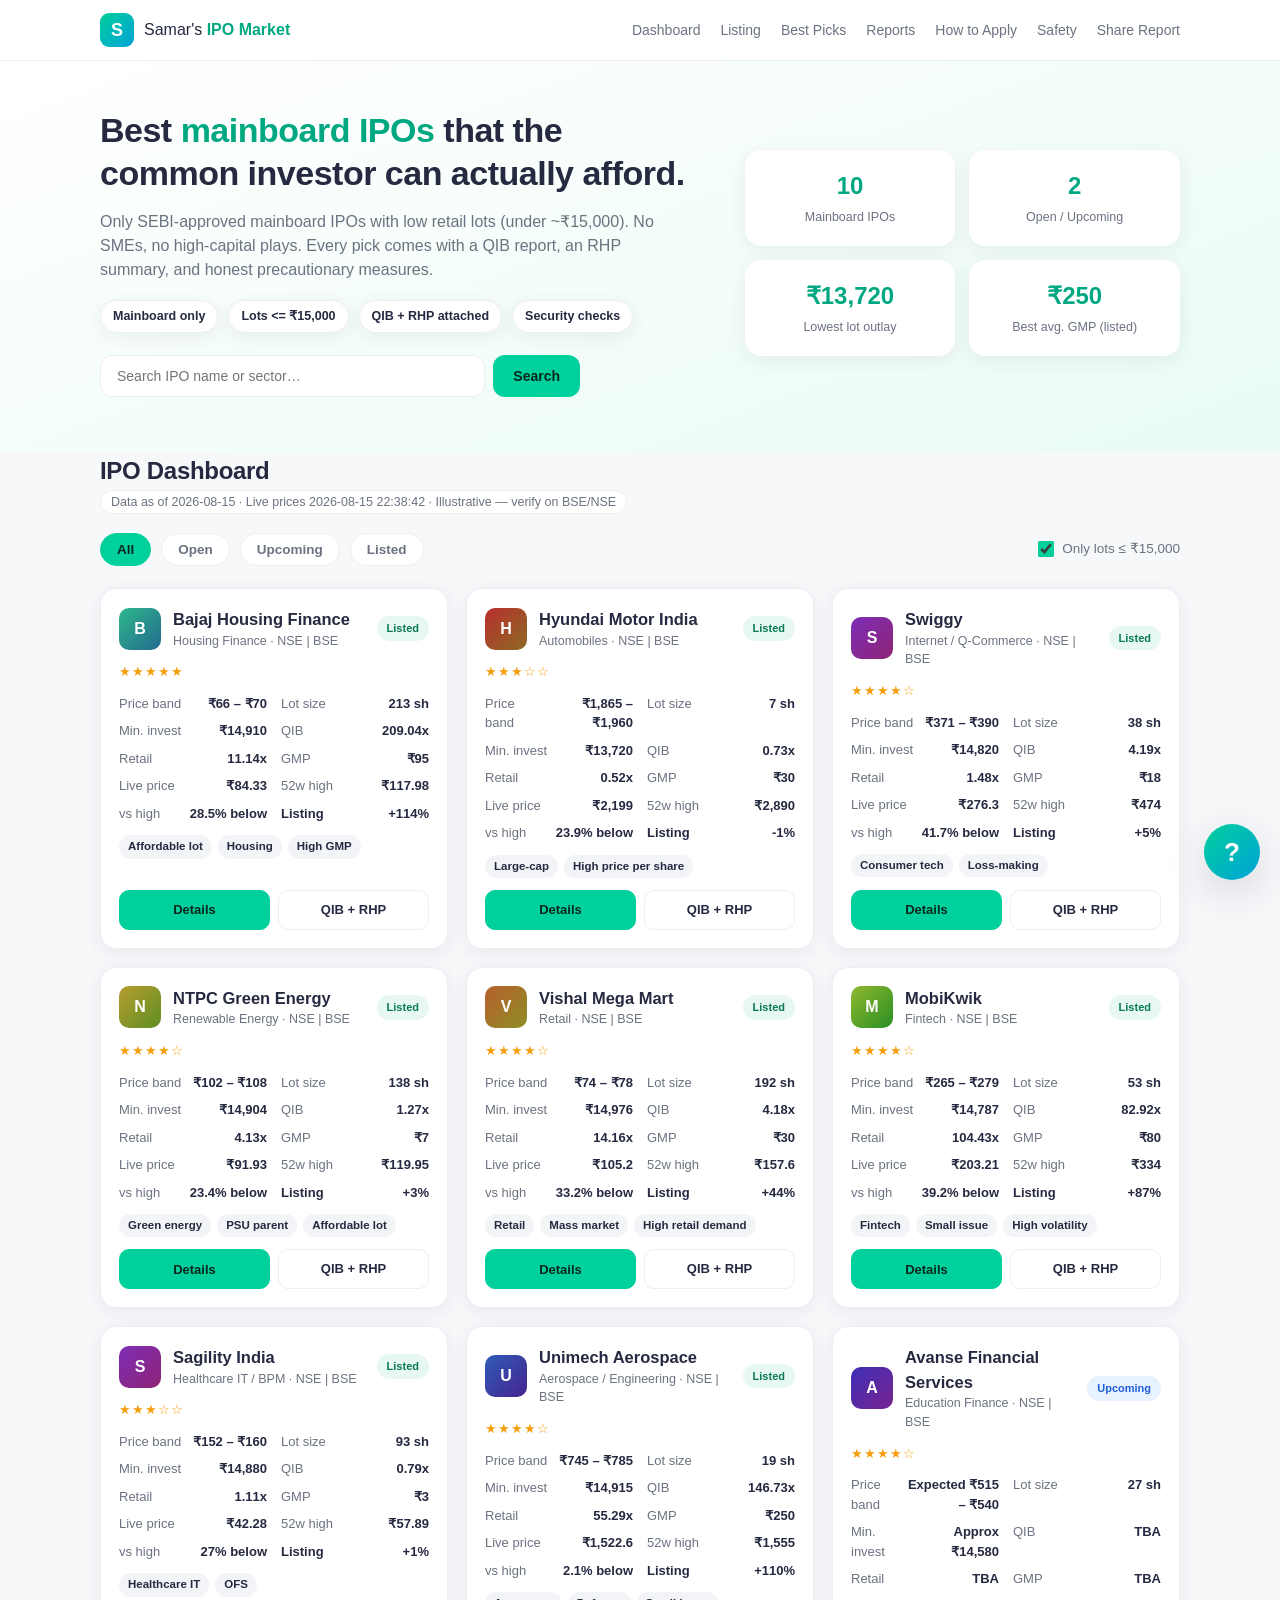
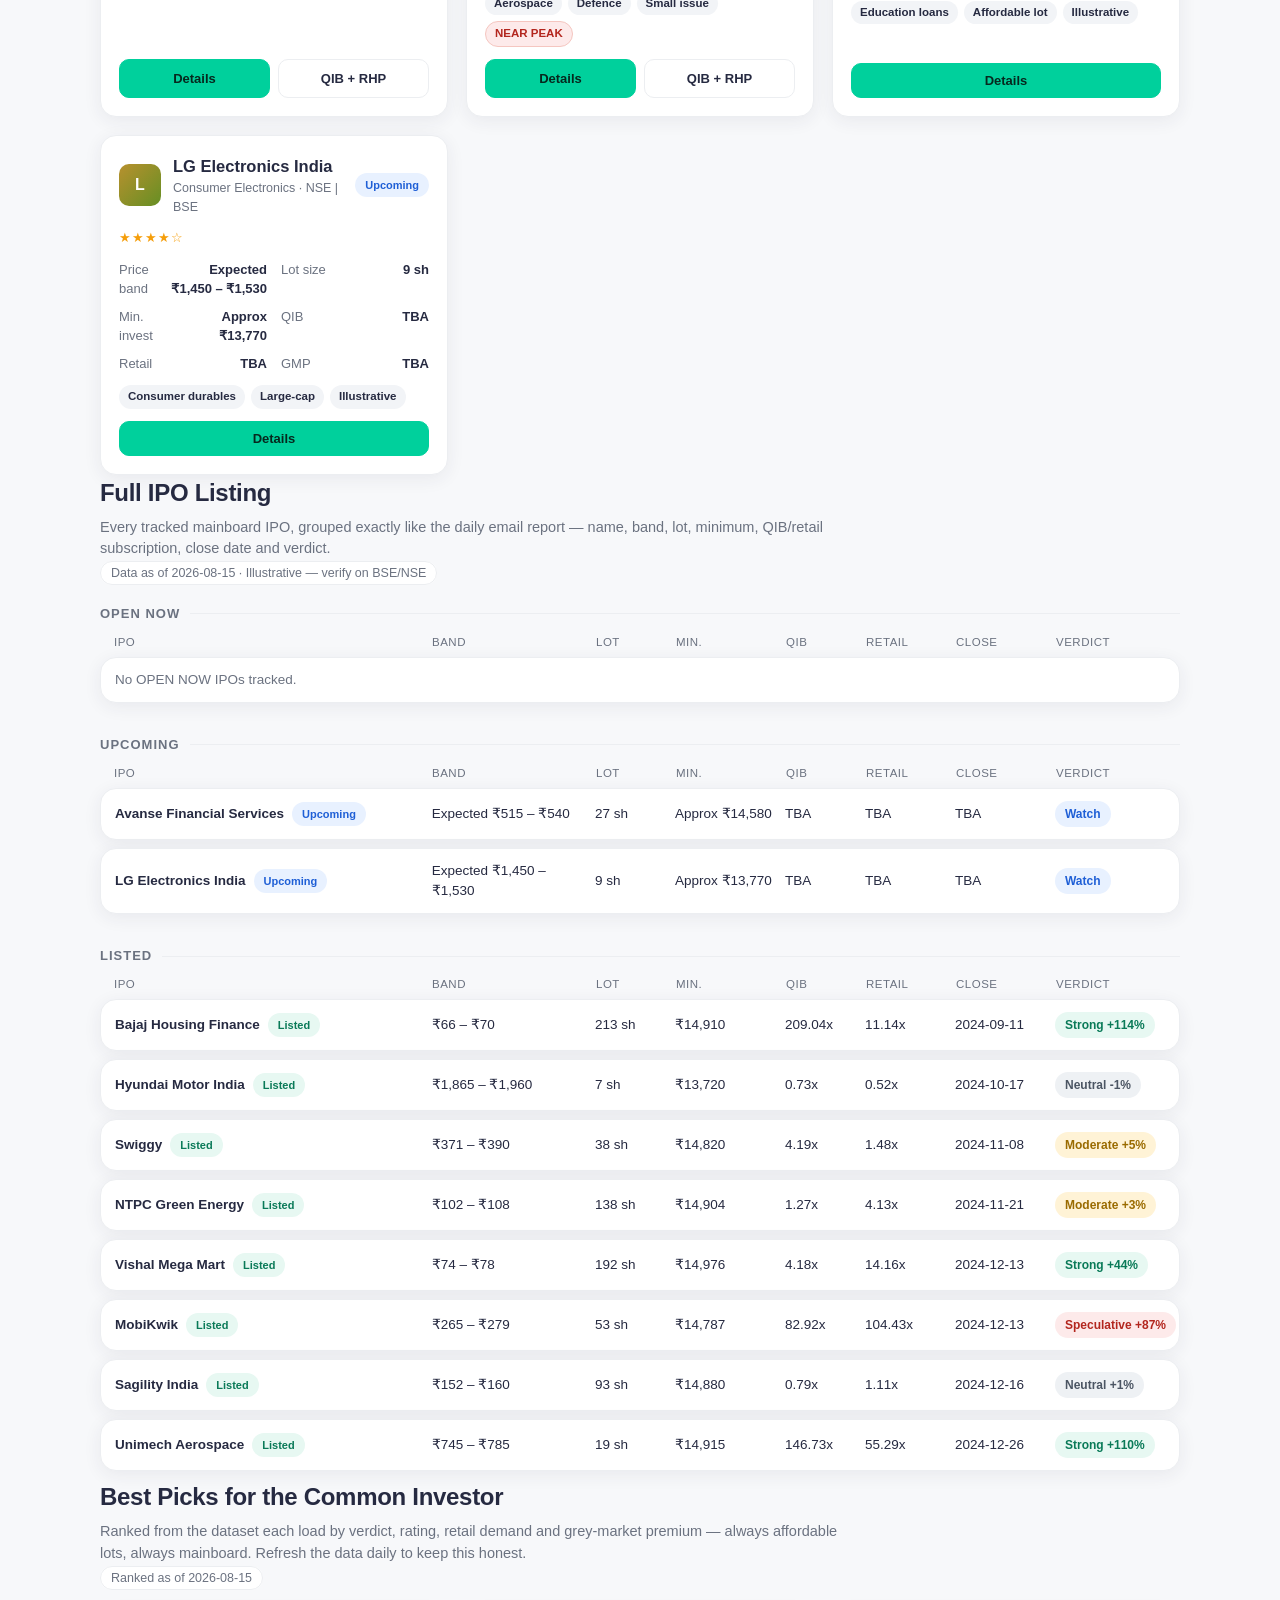
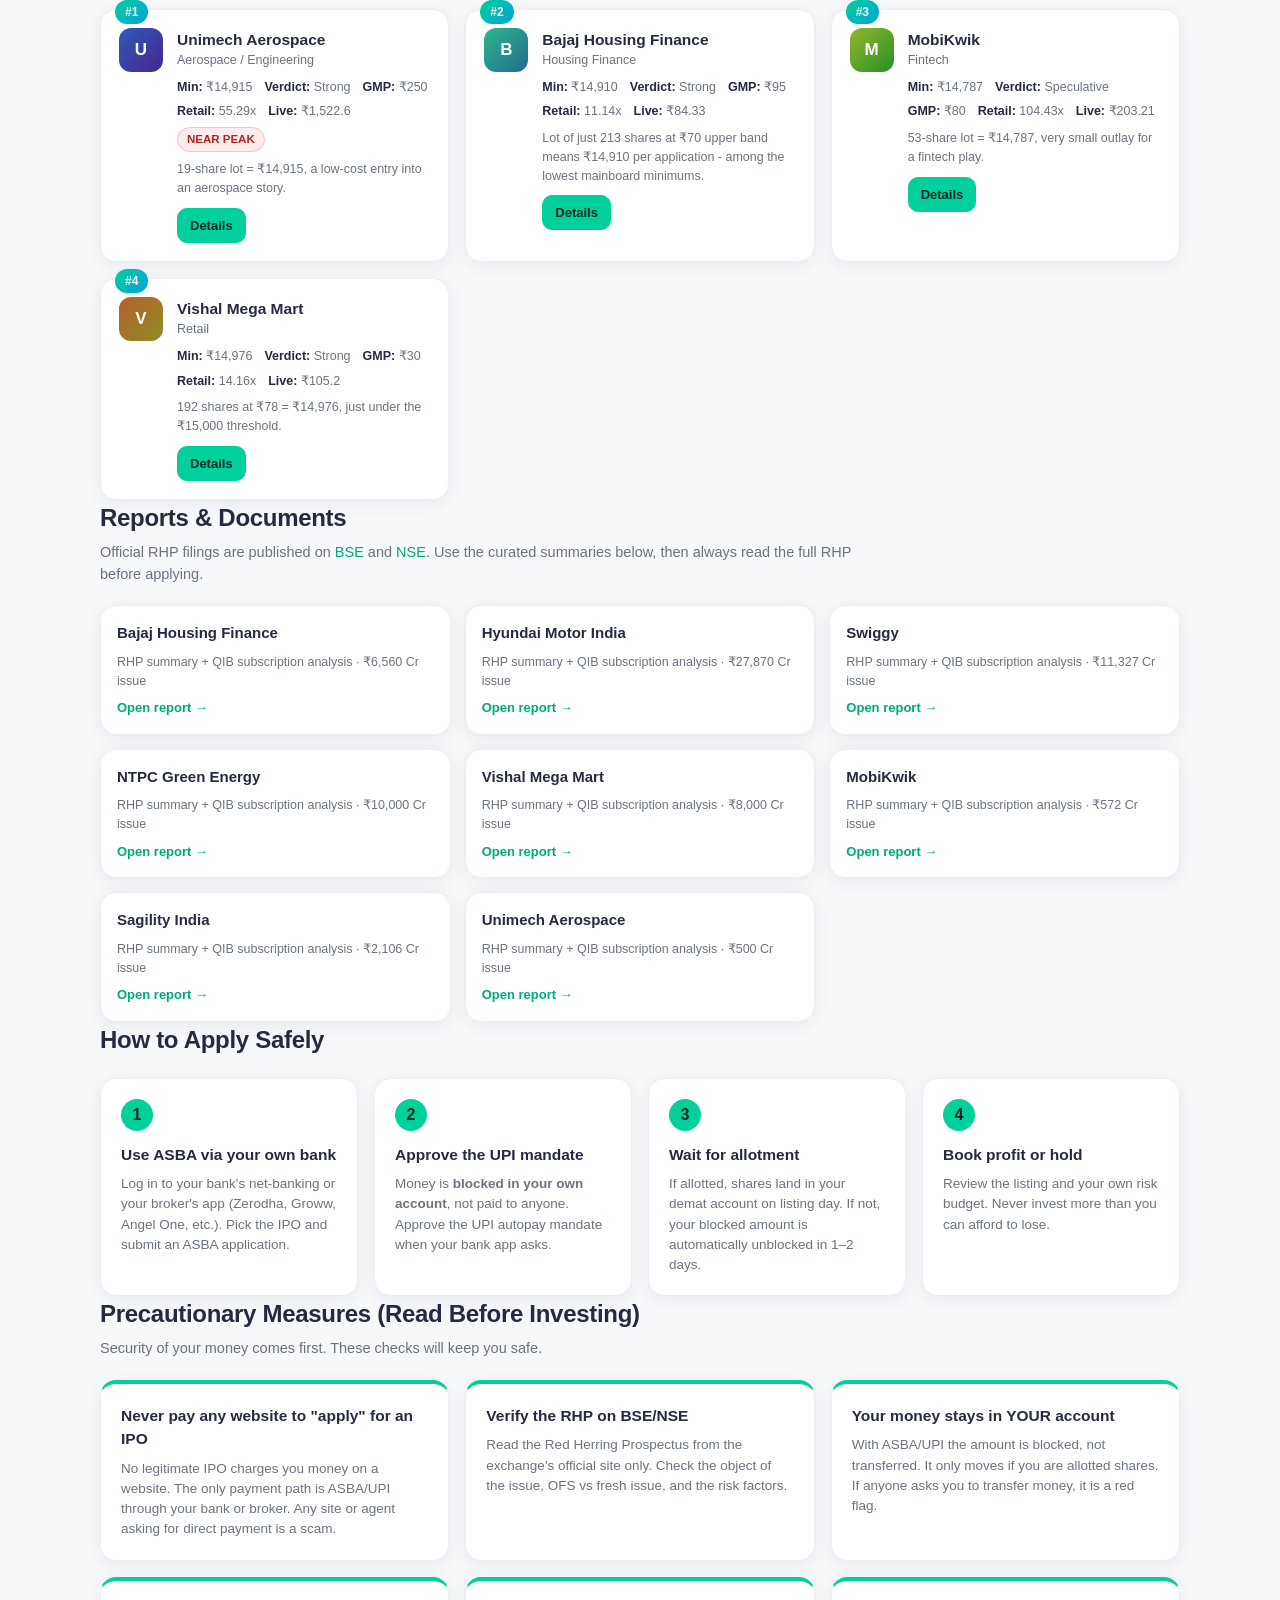
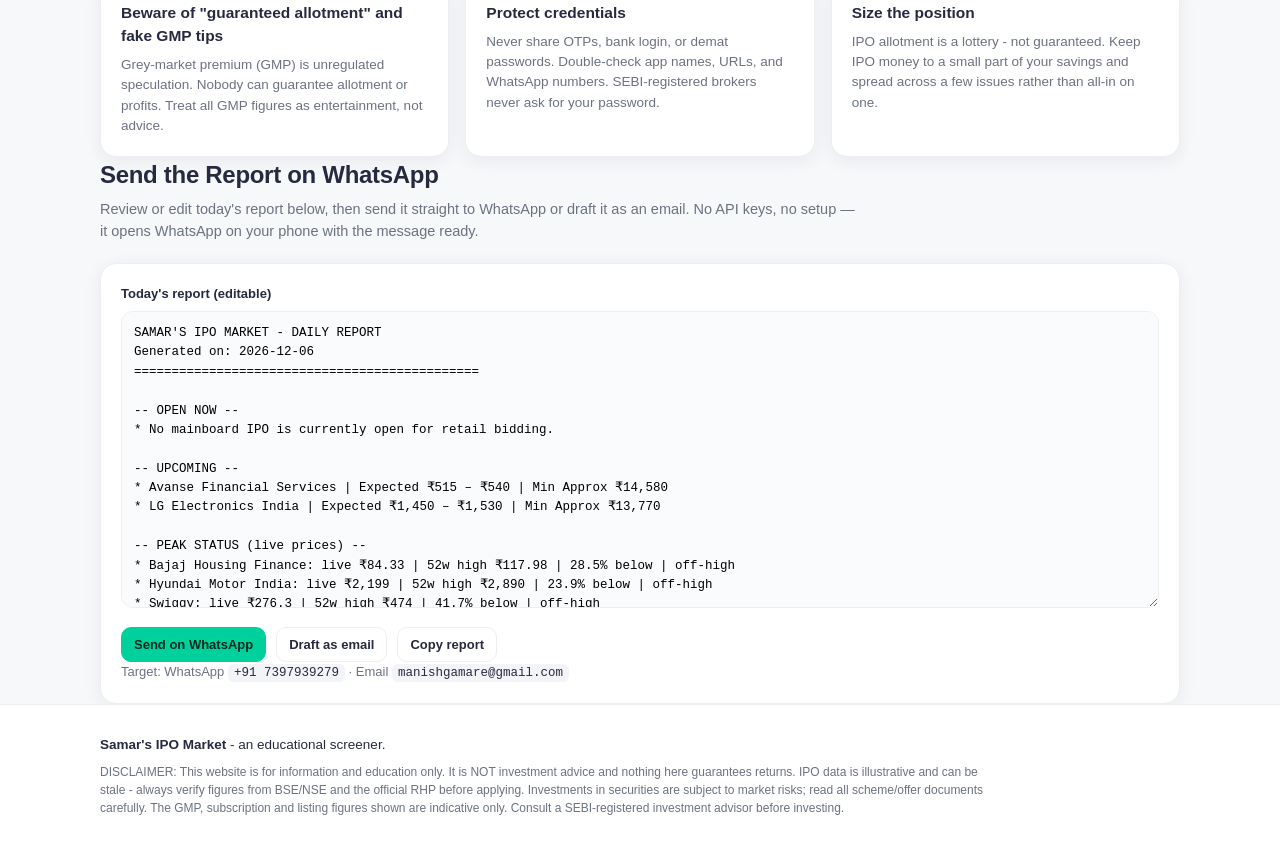
==== index.html @ 6659ed93 "fix: unwrap ipos.json ipos array so dashboard filters and search work Co-authored-by: monkeycode-ai " ====
<!DOCTYPE html>
<html lang="en">
<head>
  <meta charset="UTF-8" />
  <meta name="viewport" content="width=device-width, initial-scale=1.0" />
  <meta name="theme-color" content="#00d09c" />
  <title>Samar's IPO Market - Mainboard IPO Screener</title>
  <meta name="description" content="Samar's IPO Market: affordable mainboard IPOs for retail investors, with QIB reports, RHP links, subscription data and safety guidance." />
  <meta property="og:type" content="website" />
  <meta property="og:title" content="Samar's IPO Market - Mainboard IPO Screener" />
  <meta property="og:description" content="Affordable mainboard IPOs (lots <= Rs 15,000) with QIB reports, RHP summaries, live prices and safety guidance for the common investor." />
  <link rel="icon" href="data:image/svg+xml,<svg xmlns='http://www.w3.org/2000/svg' viewBox='0 0 32 32'><rect x='4' y='16' width='6' height='12' rx='1' fill='%2300d09c'/><rect x='13' y='10' width='6' height='18' rx='1' fill='%2300a2d8'/><rect x='22' y='4' width='6' height='24' rx='1' fill='%23262a41'/></svg>" />
  <link rel="stylesheet" href="css/styles.css?v=9" />
</head>
<body>
  <header class="topbar">
    <div class="container topbar-inner">
      <a class="brand" href="#">
        <span class="brand-logo">S</span>
        <span class="brand-name">Samar's <strong>IPO Market</strong></span>
      </a>
      <nav class="nav" id="nav">
        <a href="#dashboard">Dashboard</a>
        <a href="#listing">Listing</a>
        <a href="#picks">Best Picks</a>
        <a href="#reports">Reports</a>
        <a href="#howto">How to Apply</a>
        <a href="#safety">Safety</a>
        <a href="#alerts">Share Report</a>
      </nav>
      <button class="nav-toggle" id="navToggle" aria-label="Menu">☰</button>
    </div>
  </header>

  <section class="hero">
    <div class="container">
      <div class="hero-grid">
        <div class="hero-copy">
          <h1>Best <span class="accent">mainboard IPOs</span> that the common investor can actually afford.</h1>
          <p>
            Only SEBI-approved mainboard IPOs with low retail lots (under ~₹15,000).
            No SMEs, no high-capital plays. Every pick comes with a QIB report, an RHP
            summary, and honest precautionary measures.
          </p>
          <div class="hero-badges">
            <span class="badge">Mainboard only</span>
            <span class="badge">Lots <= ₹15,000</span>
            <span class="badge">QIB + RHP attached</span>
            <span class="badge">Security checks</span>
          </div>
          <form class="search" id="searchForm" role="search">
            <input type="search" id="searchInput" placeholder="Search IPO name or sector…" aria-label="Search IPOs" />
            <button type="submit">Search</button>
          </form>
        </div>
        <div class="hero-stats" id="heroStats">
          <div class="stat-card">
            <span class="stat-value" id="statTotal">–</span>
            <span class="stat-label">Mainboard IPOs</span>
          </div>
          <div class="stat-card">
            <span class="stat-value" id="statOpen">–</span>
            <span class="stat-label">Open / Upcoming</span>
          </div>
          <div class="stat-card">
            <span class="stat-value" id="statMin">–</span>
            <span class="stat-label">Lowest lot outlay</span>
          </div>
          <div class="stat-card">
            <span class="stat-value" id="statGmp">–</span>
            <span class="stat-label">Best avg. GMP (listed)</span>
          </div>
        </div>
      </div>
    </div>
  </section>

  <section class="container" id="dashboard">
    <div class="section-head">
      <h2>IPO Dashboard</h2>
      <span class="data-note" id="dataNote"></span>
    </div>

    <div class="filters" id="filters">
      <button class="chip active" data-status="all">All</button>
      <button class="chip" data-status="open">Open</button>
      <button class="chip" data-status="upcoming">Upcoming</button>
      <button class="chip" data-status="listed">Listed</button>
      <label class="toggle-wrap">
        <input type="checkbox" id="affordableOnly" checked />
        <span class="toggle-label">Only lots ≤ ₹15,000</span>
      </label>
    </div>

    <div class="ipo-grid" id="ipoGrid"></div>
    <p class="empty" id="emptyState" hidden>No IPOs match your filters. Try clearing the search.</p>
  </section>

  <section class="container" id="listing">
    <div class="section-head">
      <h2>Full IPO Listing</h2>
      <p>Every tracked mainboard IPO, grouped exactly like the daily email report — name, band, lot, minimum, QIB/retail subscription, close date and verdict.</p>
      <span class="data-note" id="listingNote"></span>
    </div>
    <div class="listing" id="ipoListing"></div>
  </section>

  <section class="container" id="picks">
    <div class="section-head">
      <h2>Best Picks for the Common Investor</h2>
      <p>Ranked from the dataset each load by verdict, rating, retail demand and grey-market premium — always affordable lots, always mainboard. Refresh the data daily to keep this honest.</p>
      <span class="data-note" id="picksNote"></span>
    </div>
    <div class="picks-grid" id="picksGrid"></div>
  </section>

  <section class="container" id="reports">
    <div class="section-head">
      <h2>Reports & Documents</h2>
      <p>Official RHP filings are published on <a href="https://www.bseindia.com" target="_blank" rel="noopener">BSE</a> and <a href="https://www.nseindia.com" target="_blank" rel="noopener">NSE</a>. Use the curated summaries below, then always read the full RHP before applying.</p>
    </div>
    <div class="report-list" id="reportList"></div>
  </section>

  <section class="container" id="howto">
    <div class="section-head">
      <h2>How to Apply Safely</h2>
    </div>
    <div class="steps">
      <div class="step">
        <div class="step-num">1</div>
        <h3>Use ASBA via your own bank</h3>
        <p>Log in to your bank's net-banking or your broker's app (Zerodha, Groww, Angel One, etc.). Pick the IPO and submit an ASBA application.</p>
      </div>
      <div class="step">
        <div class="step-num">2</div>
        <h3>Approve the UPI mandate</h3>
        <p>Money is <strong>blocked in your own account</strong>, not paid to anyone. Approve the UPI autopay mandate when your bank app asks.</p>
      </div>
      <div class="step">
        <div class="step-num">3</div>
        <h3>Wait for allotment</h3>
        <p>If allotted, shares land in your demat account on listing day. If not, your blocked amount is automatically unblocked in 1–2 days.</p>
      </div>
      <div class="step">
        <div class="step-num">4</div>
        <h3>Book profit or hold</h3>
        <p>Review the listing and your own risk budget. Never invest more than you can afford to lose.</p>
      </div>
    </div>
  </section>

  <section class="container" id="safety">
    <div class="section-head">
      <h2>Precautionary Measures (Read Before Investing)</h2>
      <p>Security of your money comes first. These checks will keep you safe.</p>
    </div>
    <div class="safety-grid">
      <div class="safety-card">
        <h3>Never pay any website to "apply" for an IPO</h3>
        <p>No legitimate IPO charges you money on a website. The only payment path is ASBA/UPI through your bank or broker. Any site or agent asking for direct payment is a scam.</p>
      </div>
      <div class="safety-card">
        <h3>Verify the RHP on BSE/NSE</h3>
        <p>Read the Red Herring Prospectus from the exchange's official site only. Check the object of the issue, OFS vs fresh issue, and the risk factors.</p>
      </div>
      <div class="safety-card">
        <h3>Your money stays in YOUR account</h3>
        <p>With ASBA/UPI the amount is blocked, not transferred. It only moves if you are allotted shares. If anyone asks you to transfer money, it is a red flag.</p>
      </div>
      <div class="safety-card">
        <h3>Beware of "guaranteed allotment" and fake GMP tips</h3>
        <p>Grey-market premium (GMP) is unregulated speculation. Nobody can guarantee allotment or profits. Treat all GMP figures as entertainment, not advice.</p>
      </div>
      <div class="safety-card">
        <h3>Protect credentials</h3>
        <p>Never share OTPs, bank login, or demat passwords. Double-check app names, URLs, and WhatsApp numbers. SEBI-registered brokers never ask for your password.</p>
      </div>
      <div class="safety-card">
        <h3>Size the position</h3>
        <p>IPO allotment is a lottery - not guaranteed. Keep IPO money to a small part of your savings and spread across a few issues rather than all-in on one.</p>
      </div>
    </div>
  </section>

  <section class="container" id="alerts">
    <div class="section-head">
      <h2>Send the Report on WhatsApp</h2>
      <p>Review or edit today's report below, then send it straight to WhatsApp or draft it as an email. No API keys, no setup — it opens WhatsApp on your phone with the message ready.</p>
    </div>
    <div class="alert-setup">
      <label class="field-label" for="shareText">Today's report (editable)</label>
      <textarea id="shareText" class="share-text" rows="14" spellcheck="false"></textarea>
      <div class="share-actions">
        <button class="btn btn-primary" id="sendWhatsApp" type="button">Send on WhatsApp</button>
        <button class="btn" id="draftEmail" type="button">Draft as email</button>
        <button class="btn" id="copyReport" type="button">Copy report</button>
      </div>
      <p class="muted" id="shareStatus"></p>
      <p class="muted">Target: WhatsApp <code>+91 7397939279</code> · Email <code>manishgamare@gmail.com</code></p>
    </div>
  </section>

  <footer class="footer">
    <div class="container">
      <p><strong>Samar's IPO Market</strong> - an educational screener.</p>
      <p class="muted">
        DISCLAIMER: This website is for information and education only. It is NOT investment advice and nothing here guarantees returns.
        IPO data is illustrative and can be stale - always verify figures from BSE/NSE and the official RHP before applying.
        Investments in securities are subject to market risks; read all scheme/offer documents carefully. The GMP, subscription and
        listing figures shown are indicative only. Consult a SEBI-registered investment advisor before investing.
      </p>
    </div>
  </footer>

  <div class="modal-backdrop" id="modalBackdrop" style="display:none">
    <div class="modal" id="modal" role="dialog" aria-modal="true" aria-labelledby="modalTitle">
      <button class="modal-close" id="modalClose" aria-label="Close">×</button>
      <div id="modalBody"></div>
    </div>
  </div>

  <div id="assistantHost"></div>

  <script src="js/main.js?v=9"></script>
  <script src="js/assistant.js?v=9"></script>
</body>
</html>
---- css/styles.css ----
:root {
  --green: #00d09c;
  --green-dark: #00a881;
  --ink: #262a41;
  --muted: #6b7280;
  --bg: #f7f8fa;
  --card: #ffffff;
  --line: #eceef1;
  --amber: #f59e0b;
  --red: #e05252;
  --radius: 16px;
  --shadow: 0 4px 18px rgba(38, 42, 65, 0.07);
  --shadow-lg: 0 12px 40px rgba(38, 42, 65, 0.16);
}

* { box-sizing: border-box; margin: 0; padding: 0; }

[hidden] { display: none !important; }

html { scroll-behavior: smooth; }

body {
  font-family: -apple-system, BlinkMacSystemFont, "Segoe UI", Roboto, "Helvetica Neue", Arial, sans-serif;
  background: var(--bg);
  color: var(--ink);
  line-height: 1.5;
}

a { color: var(--green-dark); text-decoration: none; }
a:hover { text-decoration: underline; }

.container { max-width: 1120px; margin: 0 auto; padding: 0 20px; }

/* ---------- Top bar ---------- */
.topbar {
  position: sticky; top: 0; z-index: 50;
  background: rgba(255, 255, 255, 0.94);
  backdrop-filter: blur(8px);
  border-bottom: 1px solid var(--line);
}
.topbar-inner { display: flex; align-items: center; justify-content: space-between; height: 60px; }
.brand { display: flex; align-items: center; gap: 10px; color: var(--ink); }
.brand:hover { text-decoration: none; }
.brand-logo {
  width: 34px; height: 34px; border-radius: 9px;
  background: linear-gradient(135deg, var(--green), #00a2d8);
  color: #fff; font-weight: 800; font-size: 18px;
  display: grid; place-items: center;
}
.brand-name { font-size: 16px; }
.brand-name strong { color: var(--green-dark); }
.nav { display: flex; gap: 20px; }
.nav a { color: var(--muted); font-size: 14px; font-weight: 500; }
.nav a:hover { color: var(--green-dark); text-decoration: none; }
.nav-toggle { display: none; background: none; border: 1px solid var(--line); border-radius: 8px; padding: 4px 10px; font-size: 18px; cursor: pointer; }

/* ---------- Hero ---------- */
.hero { background: linear-gradient(160deg, #ffffff 0%, #e9fbf4 100%); padding: 48px 0 56px; }
.hero-grid { display: grid; grid-template-columns: 1.25fr 0.9fr; gap: 40px; align-items: center; }
.hero-copy h1 { font-size: 34px; line-height: 1.25; letter-spacing: -0.5px; }
.accent { color: var(--green-dark); }
.hero-copy p { margin: 16px 0 18px; color: var(--muted); max-width: 560px; }
.hero-badges { display: flex; flex-wrap: wrap; gap: 10px; margin-bottom: 22px; }
.badge {
  background: #fff; border: 1px solid var(--line); border-radius: 999px;
  padding: 6px 12px; font-size: 12.5px; font-weight: 600; box-shadow: var(--shadow);
}
.search { display: flex; gap: 8px; max-width: 480px; }
.search input {
  flex: 1; padding: 12px 16px; border: 1px solid var(--line); border-radius: 12px;
  font-size: 14px; outline: none;
}
.search input:focus { border-color: var(--green); }
.search button {
  padding: 12px 20px; border: none; border-radius: 12px; background: var(--green);
  color: #06281e; font-weight: 700; cursor: pointer; font-size: 14px;
}
.search button:hover { background: var(--green-dark); color: #fff; }

.hero-stats { display: grid; grid-template-columns: 1fr 1fr; gap: 14px; }
.stat-card {
  background: var(--card); border-radius: var(--radius); padding: 18px;
  box-shadow: var(--shadow); text-align: center;
}
.stat-value { display: block; font-size: 24px; font-weight: 800; color: var(--green-dark); }
.stat-label { font-size: 12.5px; color: var(--muted); }

/* ---------- Sections ---------- */
section { padding: 40px 0; }
.section-head { margin-bottom: 20px; }
.section-head h2 { font-size: 24px; letter-spacing: -0.3px; }
.section-head p { color: var(--muted); margin-top: 6px; font-size: 14.5px; max-width: 760px; }
.data-note { font-size: 12.5px; color: var(--muted); background: #fff; border: 1px solid var(--line); padding: 4px 10px; border-radius: 999px; }

/* ---------- Filters ---------- */
.filters { display: flex; flex-wrap: wrap; gap: 10px; align-items: center; margin-bottom: 22px; }
.chip {
  border: 1px solid var(--line); background: #fff; border-radius: 999px;
  padding: 8px 16px; font-size: 13.5px; font-weight: 600; color: var(--muted); cursor: pointer;
}
.chip.active { background: var(--green); color: #06281e; border-color: var(--green); }
.toggle-wrap { display: flex; align-items: center; gap: 8px; margin-left: auto; font-size: 13.5px; color: var(--muted); }
.toggle-wrap input { accent-color: var(--green); width: 16px; height: 16px; cursor: pointer; }

/* ---------- IPO grid ---------- */
.ipo-grid { display: grid; grid-template-columns: repeat(auto-fill, minmax(320px, 1fr)); gap: 18px; }
.ipo-card {
  background: var(--card); border-radius: var(--radius); padding: 18px;
  box-shadow: var(--shadow); border: 1px solid var(--line);
  display: flex; flex-direction: column; gap: 12px; transition: transform 0.15s ease, box-shadow 0.15s ease;
}
.ipo-card:hover { transform: translateY(-3px); box-shadow: var(--shadow-lg); cursor: pointer; }
.card-top { display: flex; align-items: center; gap: 12px; }
.card-logo {
  width: 42px; height: 42px; border-radius: 10px; flex-shrink: 0;
  display: grid; place-items: center; color: #fff; font-weight: 800; font-size: 16px;
  background: linear-gradient(135deg, #00a2d8, var(--green));
}
.card-title { flex: 1; }
.card-title h3 { font-size: 16.5px; }
.card-title .sector { font-size: 12.5px; color: var(--muted); }
.status-pill { font-size: 11px; font-weight: 700; padding: 4px 10px; border-radius: 999px; }
.status-listed { background: #e7f8f2; color: #0a7a58; }
.status-open { background: #fff3d6; color: #9a6b00; }
.status-upcoming { background: #e8f1ff; color: #1f5fd6; }

.rating { color: var(--amber); font-size: 13px; letter-spacing: 1px; }

.kv { display: grid; grid-template-columns: 1fr 1fr; gap: 8px 14px; font-size: 13px; }
.kv div { display: flex; justify-content: space-between; gap: 8px; }
.kv .k { color: var(--muted); }
.kv .v { font-weight: 700; text-align: right; }

.tags { display: flex; flex-wrap: wrap; gap: 6px; }
.tag { font-size: 11.5px; background: #f2f4f7; color: var(--ink); padding: 3px 9px; border-radius: 999px; font-weight: 600; }
.tag-peak { background: #fdeaea; color: #b3261e; border: 1px solid #f5c6c0; }

.card-actions { display: flex; gap: 8px; margin-top: auto; }
.btn {
  flex: 1; text-align: center; padding: 9px 12px; border-radius: 10px;
  font-size: 13px; font-weight: 700; cursor: pointer; border: 1px solid var(--line); background: #fff; color: var(--ink);
}
.btn:hover { border-color: var(--green); text-decoration: none; }
.btn-primary { background: var(--green); border-color: var(--green); color: #06281e; }
.btn-primary:hover { background: var(--green-dark); color: #fff; }

.empty { text-align: center; color: var(--muted); padding: 40px 0; }

/* ---------- Reports ---------- */
.report-list { display: grid; grid-template-columns: repeat(auto-fill, minmax(300px, 1fr)); gap: 14px; }
.report-item {
  background: var(--card); border: 1px solid var(--line); border-radius: var(--radius);
  padding: 16px; display: flex; flex-direction: column; gap: 8px; box-shadow: var(--shadow);
}
.report-item h3 { font-size: 15px; }
.report-item .doc { font-size: 12.5px; color: var(--muted); }
.report-item a { font-size: 13px; font-weight: 700; }

/* ---------- Full IPO listing ---------- */
.listing { display: flex; flex-direction: column; gap: 24px; }
.listing-group h3 {
  font-size: 13px; text-transform: uppercase; letter-spacing: 1px;
  color: var(--muted); margin-bottom: 10px; display: flex; align-items: center; gap: 10px;
}
.listing-group h3::after { content: ""; flex: 1; height: 1px; background: var(--line); }
.listing-header, .listing-row {
  display: grid;
  grid-template-columns: minmax(180px, 2fr) 1fr 70px 100px 70px 80px 90px 110px;
  gap: 10px; align-items: center;
}
.listing-header {
  font-size: 11.5px; text-transform: uppercase; letter-spacing: 0.5px;
  color: var(--muted); padding: 0 14px 6px;
}
.listing-row {
  background: var(--card); border: 1px solid var(--line); border-radius: var(--radius);
  padding: 12px 14px; font-size: 13.5px; box-shadow: var(--shadow); margin-bottom: 8px;
}
.listing-row.listing-empty { color: var(--muted); display: block; }
.listing-name { display: flex; align-items: center; gap: 8px; font-weight: 700; flex-wrap: wrap; }
.listing-name .status-pill { font-weight: 700; }
.listing-row .verdict-tag { justify-self: start; white-space: nowrap; }
@media (max-width: 900px) {
  .listing-header { display: none; }
  .listing-row { grid-template-columns: 1fr 1fr; }
  .listing-row .listing-name { grid-column: 1 / -1; }
}


/* ---------- Steps / safety ---------- */
.steps { display: grid; grid-template-columns: repeat(auto-fit, minmax(230px, 1fr)); gap: 16px; }
.step, .safety-card, .alert-setup {
  background: var(--card); border: 1px solid var(--line); border-radius: var(--radius);
  padding: 20px; box-shadow: var(--shadow);
}
.step-num {
  width: 32px; height: 32px; border-radius: 50%; background: var(--green); color: #06281e;
  display: grid; place-items: center; font-weight: 800; margin-bottom: 12px;
}
.step h3, .safety-card h3, .alert-setup h3 { font-size: 15.5px; margin-bottom: 8px; }
.step p, .safety-card p { font-size: 13.5px; color: var(--muted); }

.safety-grid { display: grid; grid-template-columns: repeat(auto-fit, minmax(300px, 1fr)); gap: 16px; }
.safety-card { border-top: 4px solid var(--green); }

.alert-setup ol { padding-left: 20px; font-size: 14px; color: var(--muted); }
.alert-setup li { margin-bottom: 8px; }
.alert-setup code { background: #f2f4f7; padding: 2px 6px; border-radius: 6px; font-size: 12.5px; color: var(--ink); }
.muted { color: var(--muted); font-size: 13px; }

/* ---------- Footer ---------- */
.footer { border-top: 1px solid var(--line); background: #fff; padding: 30px 0 40px; }
.footer p { font-size: 13.5px; }
.footer .muted { margin-top: 8px; max-width: 900px; font-size: 12px; }

/* ---------- Modal ---------- */
.modal-backdrop {
  position: fixed; inset: 0; background: rgba(10, 14, 22, 0.55);
  display: grid; place-items: center; z-index: 100; padding: 20px;
}
.modal {
  background: #fff; border-radius: 18px; max-width: 640px; width: 100%;
  max-height: 88vh; overflow-y: auto; position: relative; padding: 26px; box-shadow: var(--shadow-lg);
}
.modal-close {
  position: absolute; top: 14px; right: 16px; background: #f2f4f7; border: none;
  width: 32px; height: 32px; border-radius: 50%; font-size: 18px; cursor: pointer; line-height: 1;
}
.modal h2 { font-size: 20px; margin-bottom: 4px; padding-right: 30px; }
.modal .sub { color: var(--muted); font-size: 13px; margin-bottom: 14px; }
.modal section { padding: 0; margin: 16px 0; }
.modal h4 { font-size: 14px; margin-bottom: 8px; color: var(--ink); }
.modal ul { list-style: none; }
.modal ul li { font-size: 13.5px; color: var(--ink); padding: 6px 0 6px 18px; position: relative; }
.modal ul li::before { content: "•"; position: absolute; left: 4px; color: var(--green-dark); font-weight: 800; }

.sub-bars { display: flex; flex-direction: column; gap: 10px; margin: 10px 0; }
.sub-bar .bar-label { display: flex; justify-content: space-between; font-size: 12.5px; margin-bottom: 4px; }
.sub-bar .bar-label .v { font-weight: 800; }
.track { height: 8px; background: #eef1f4; border-radius: 999px; overflow: hidden; }
.fill { height: 100%; border-radius: 999px; background: linear-gradient(90deg, var(--green), #00a2d8); }

.verdict-tag { font-size: 12px; font-weight: 800; padding: 4px 10px; border-radius: 999px; }
.v-strong { background: #e7f8f2; color: #0a7a58; }
.v-moderate { background: #fff3d6; color: #9a6b00; }
.v-watch { background: #e8f1ff; color: #1f5fd6; }
.v-neutral { background: #eef1f4; color: #4b5563; }
.v-speculative { background: #fdeaea; color: #b3261e; }

.metric-line { display: grid; grid-template-columns: 1fr 1fr; gap: 10px; }
.metric-box { background: #f7f8fa; border: 1px solid var(--line); border-radius: 12px; padding: 12px; }
.metric-box .k { font-size: 11.5px; color: var(--muted); text-transform: uppercase; letter-spacing: 0.4px; }
.metric-box .v { font-size: 16px; font-weight: 800; }

/* ---------- Best picks ---------- */
.picks-grid { display: grid; grid-template-columns: repeat(auto-fit, minmax(280px, 1fr)); gap: 16px; }
.pick-card {
  background: var(--card); border: 1px solid var(--line); border-radius: var(--radius);
  padding: 18px; box-shadow: var(--shadow); position: relative; display: flex; gap: 14px;
  transition: transform 0.15s ease, box-shadow 0.15s ease;
}
.pick-card:hover { transform: translateY(-3px); box-shadow: var(--shadow-lg); cursor: pointer; }
.pick-rank {
  position: absolute; top: -10px; left: 14px; background: linear-gradient(135deg, var(--green), #00a2d8);
  color: #fff; font-weight: 800; font-size: 12px; padding: 3px 10px; border-radius: 999px;
}
.pick-logo {
  width: 44px; height: 44px; border-radius: 12px; flex-shrink: 0;
  display: grid; place-items: center; color: #fff; font-weight: 800; font-size: 17px;
}
.pick-body { flex: 1; min-width: 0; }
.pick-body h3 { font-size: 15.5px; }
.pick-body .sector { font-size: 12.5px; color: var(--muted); margin-bottom: 8px; }
.pick-meta { display: flex; flex-wrap: wrap; gap: 6px 12px; font-size: 12.5px; color: var(--muted); margin-bottom: 8px; }
.pick-meta b { color: var(--ink); }
.pick-why { font-size: 12.5px; color: var(--muted); margin-bottom: 10px; }

/* ---------- Report preview ---------- */
.preview-body { font-family: ui-monospace, "SF Mono", Menlo, Consolas, monospace; font-size: 13px; }
.preview-header { font-weight: 800; margin-bottom: 10px; }
.preview-body h4 { font-size: 12.5px; text-transform: uppercase; letter-spacing: 0.4px; color: var(--green-dark); margin: 12px 0 6px; }
.preview-body ul { list-style: none; }
.preview-body ul li { font-size: 12.5px; padding: 3px 0 3px 14px; position: relative; color: var(--ink); }
.preview-body ul li::before { content: "•"; position: absolute; left: 0; color: var(--green-dark); font-weight: 800; }

/* ---------- Share box ---------- */
.field-label { display: block; font-size: 13px; font-weight: 700; margin-bottom: 8px; }
.share-text {
  width: 100%; padding: 12px; border: 1px solid var(--line); border-radius: 12px;
  font-family: ui-monospace, "SF Mono", Menlo, Consolas, monospace; font-size: 12.5px;
  line-height: 1.55; resize: vertical; outline: none; background: #fafbfc;
}
.share-text:focus { border-color: var(--green); background: #fff; }
.share-actions { display: flex; flex-wrap: wrap; gap: 10px; margin-top: 12px; }
.share-actions .btn { flex: 0 0 auto; }

/* ---------- Chat assistant ---------- */
#assistantHost { position: fixed; bottom: 20px; right: 20px; z-index: 60; }
.asm-toggle {
  width: 56px; height: 56px; border-radius: 50%; border: none; cursor: pointer;
  background: linear-gradient(135deg, var(--green), #00a2d8); color: #fff;
  font-size: 26px; font-weight: 800; box-shadow: var(--shadow-lg);
  display: grid; place-items: center; transition: transform 0.15s ease;
}
.asm-toggle:hover { transform: scale(1.06); }
.asm-panel {
  position: fixed; bottom: 88px; right: 20px; width: min(380px, calc(100vw - 40px));
  height: min(520px, calc(100vh - 120px)); background: var(--card); border: 1px solid var(--line);
  border-radius: var(--radius); box-shadow: var(--shadow-lg); display: flex; flex-direction: column;
  overflow: hidden;
}
.asm-head {
  display: flex; justify-content: space-between; align-items: center; gap: 10px;
  padding: 14px 16px; background: linear-gradient(135deg, var(--green-dark), #00a2d8); color: #fff;
  font-size: 14.5px;
}
.asm-head button {
  background: rgba(255, 255, 255, 0.2); border: none; color: #fff; cursor: pointer;
  width: 28px; height: 28px; border-radius: 50%; font-size: 16px; line-height: 1;
}
.asm-msg-list {
  flex: 1; overflow-y: auto; padding: 14px; display: flex; flex-direction: column; gap: 10px;
  background: #fafbfc;
}
.asm-msg {
  max-width: 85%; padding: 10px 13px; border-radius: 14px; font-size: 13.5px;
  white-space: pre-wrap; word-break: break-word; line-height: 1.5;
}
.asm-msg.bot { background: var(--card); border: 1px solid var(--line); align-self: flex-start; border-bottom-left-radius: 4px; }
.asm-msg.user { background: linear-gradient(135deg, var(--green-dark), #00a2d8); color: #fff; align-self: flex-end; border-bottom-right-radius: 4px; }
.asm-msg.typing { color: var(--muted); font-style: italic; }
.asm-suggestions {
  display: flex; flex-wrap: wrap; gap: 6px; padding: 8px 14px; border-top: 1px solid var(--line);
  background: #fff;
}
.asm-chip {
  border: 1px solid var(--line); background: #f7f8fa; color: var(--ink); font-size: 12px;
  padding: 5px 10px; border-radius: 999px; cursor: pointer; transition: border-color 0.15s ease;
}
.asm-chip:hover { border-color: var(--green); color: var(--green-dark); }
.asm-form { display: flex; gap: 8px; padding: 10px 12px; border-top: 1px solid var(--line); background: #fff; }
.asm-form input {
  flex: 1; padding: 9px 12px; border: 1px solid var(--line); border-radius: 10px; font-size: 13.5px;
  outline: none;
}
.asm-form input:focus { border-color: var(--green); }
.asm-form button {
  width: 40px; border: none; border-radius: 10px; cursor: pointer; color: #fff; font-size: 15px;
  background: linear-gradient(135deg, var(--green-dark), #00a2d8);
}


/* ---------- Responsive ---------- */
@media (max-width: 860px) {
  .hero-grid { grid-template-columns: 1fr; gap: 24px; }
  .hero-copy h1 { font-size: 26px; }
  .nav {
    display: none; position: absolute; top: 60px; left: 0; right: 0;
    background: #fff; flex-direction: column; padding: 12px 20px; gap: 12px;
    border-bottom: 1px solid var(--line); box-shadow: var(--shadow-lg);
  }
  .nav.open { display: flex; }
  .nav-toggle { display: block; }
}
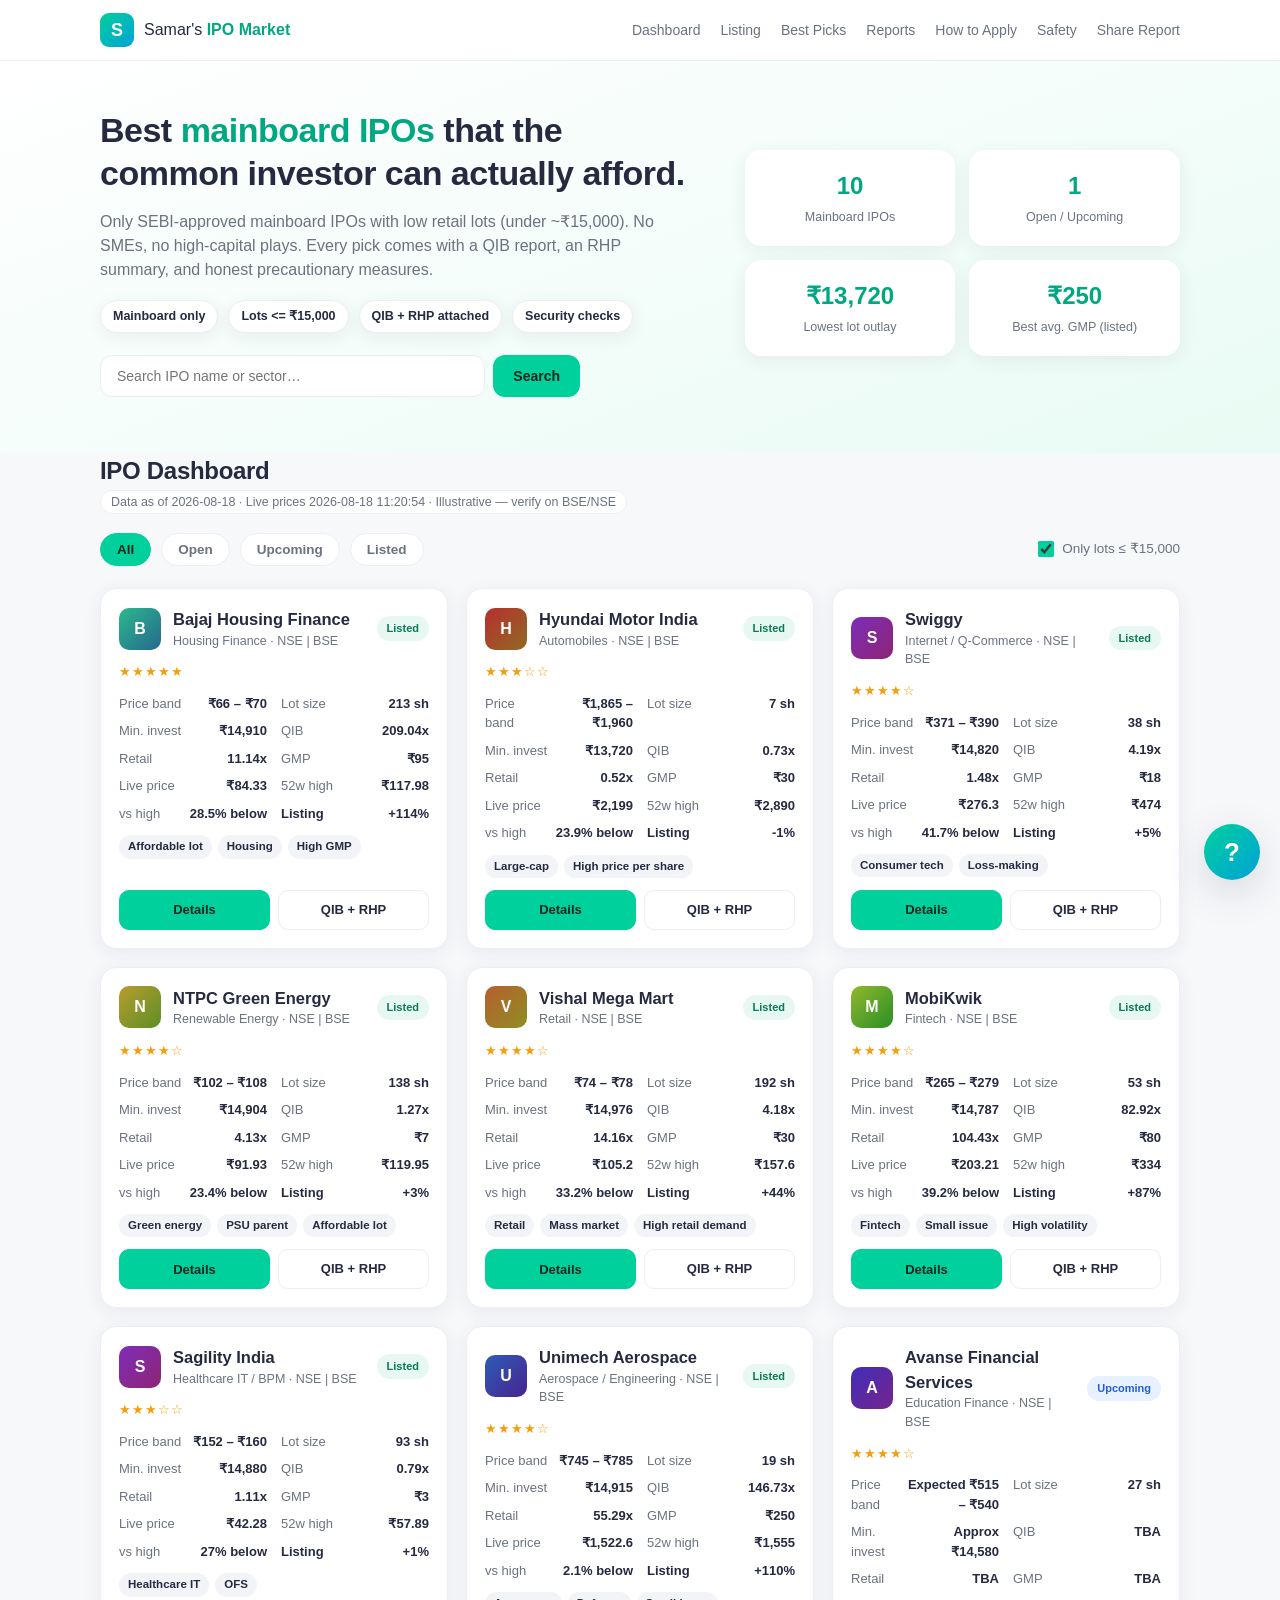
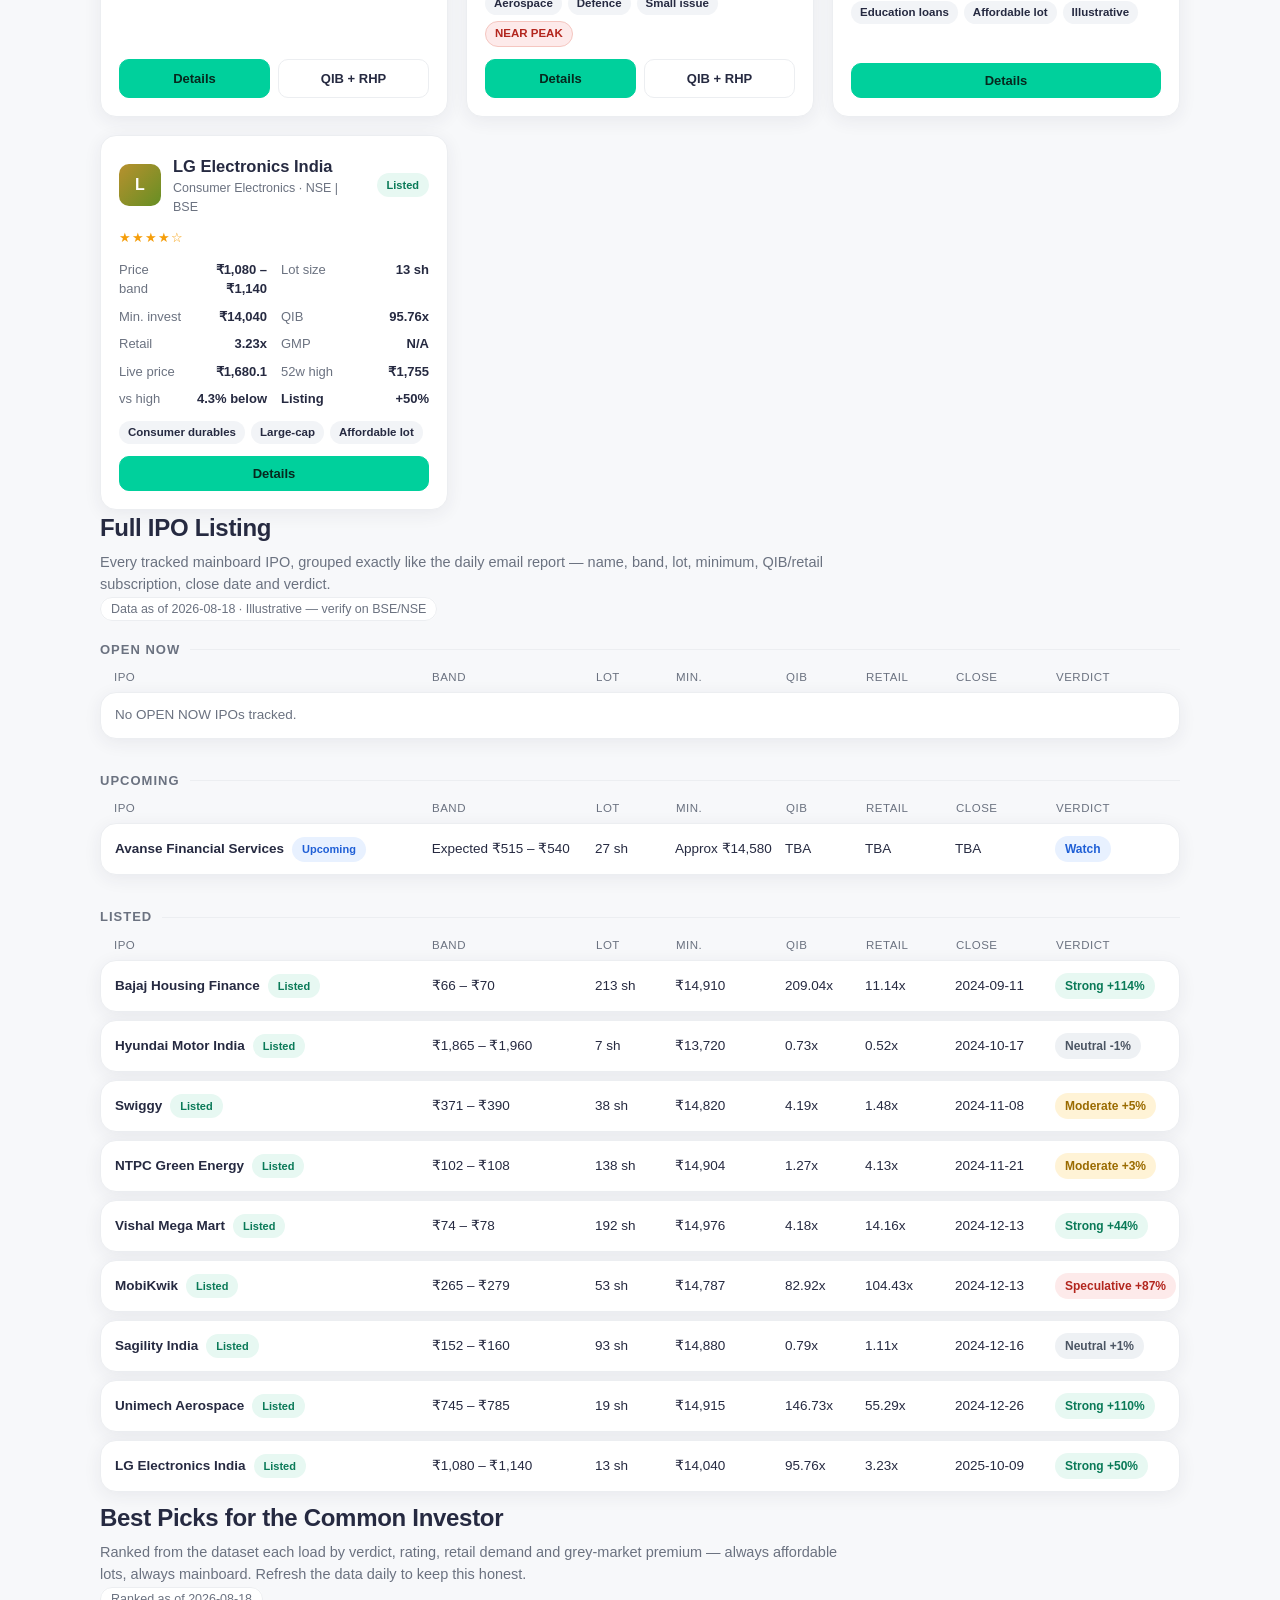
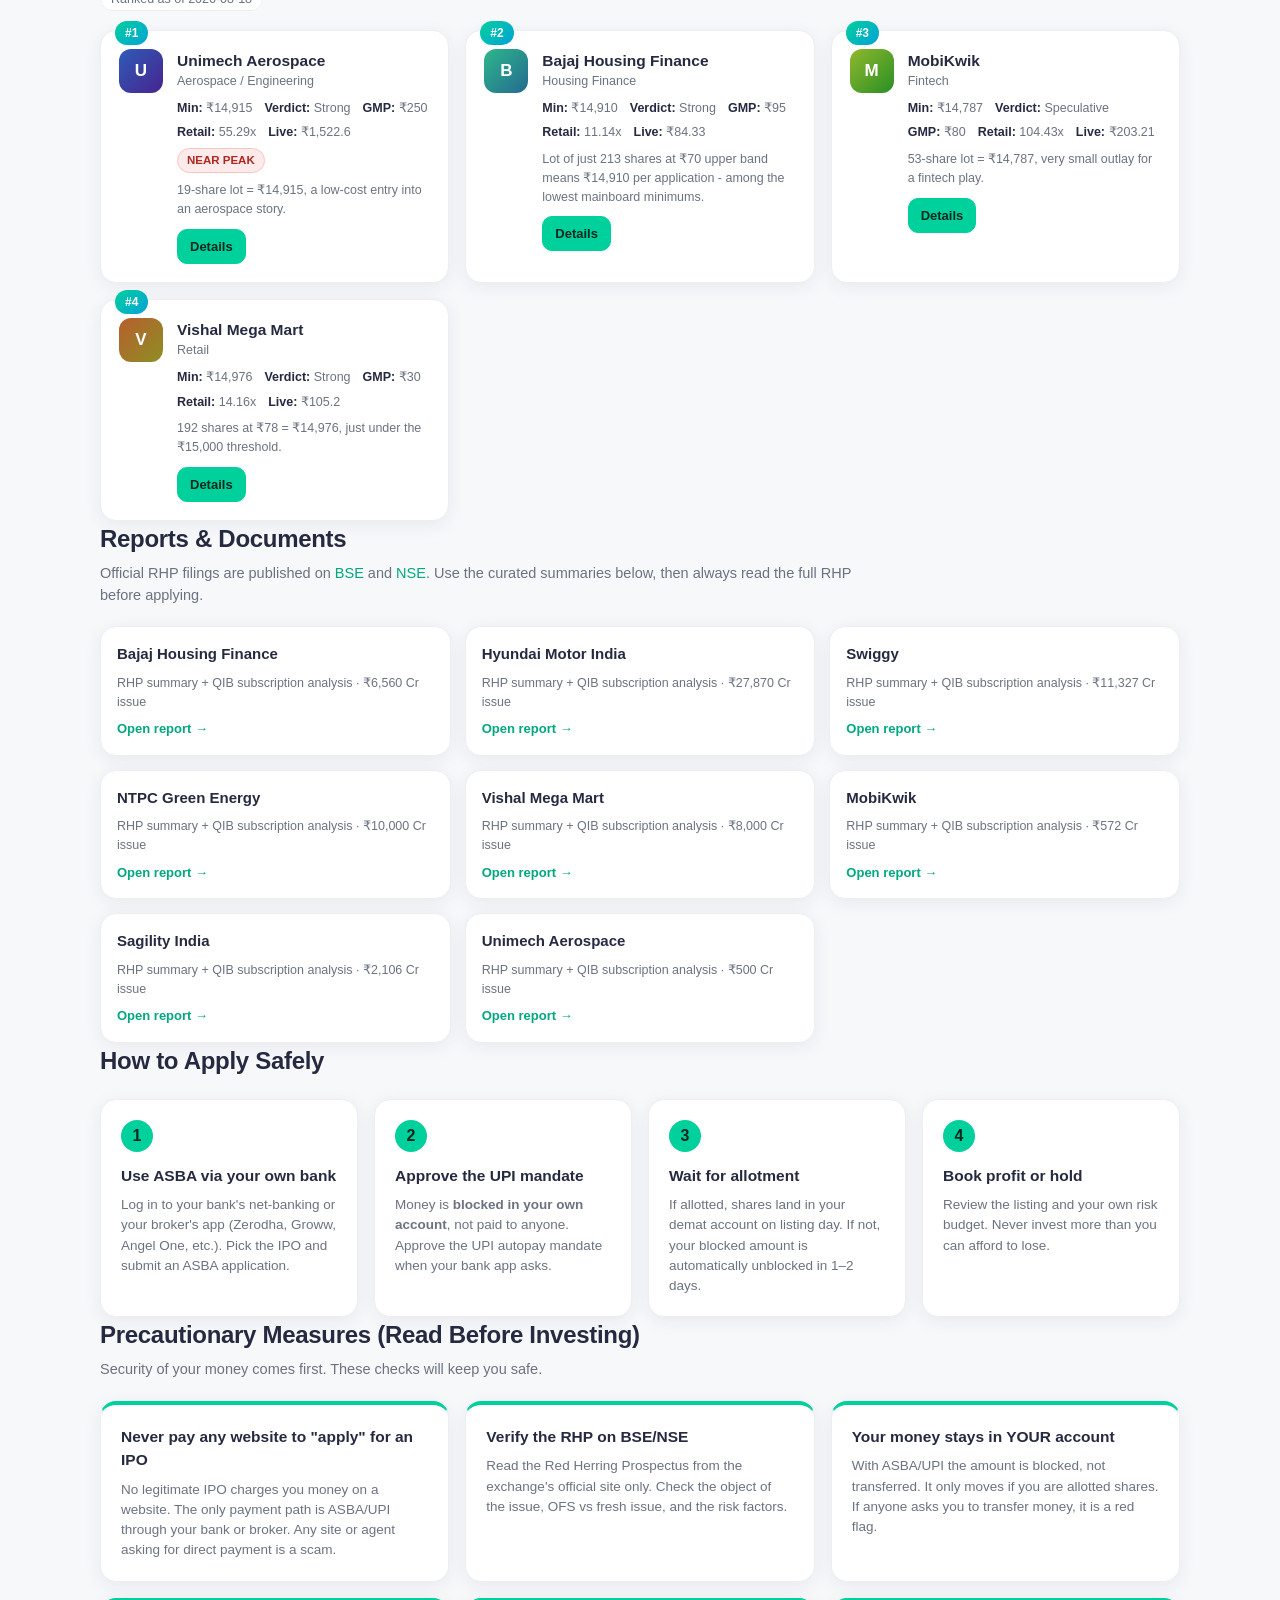
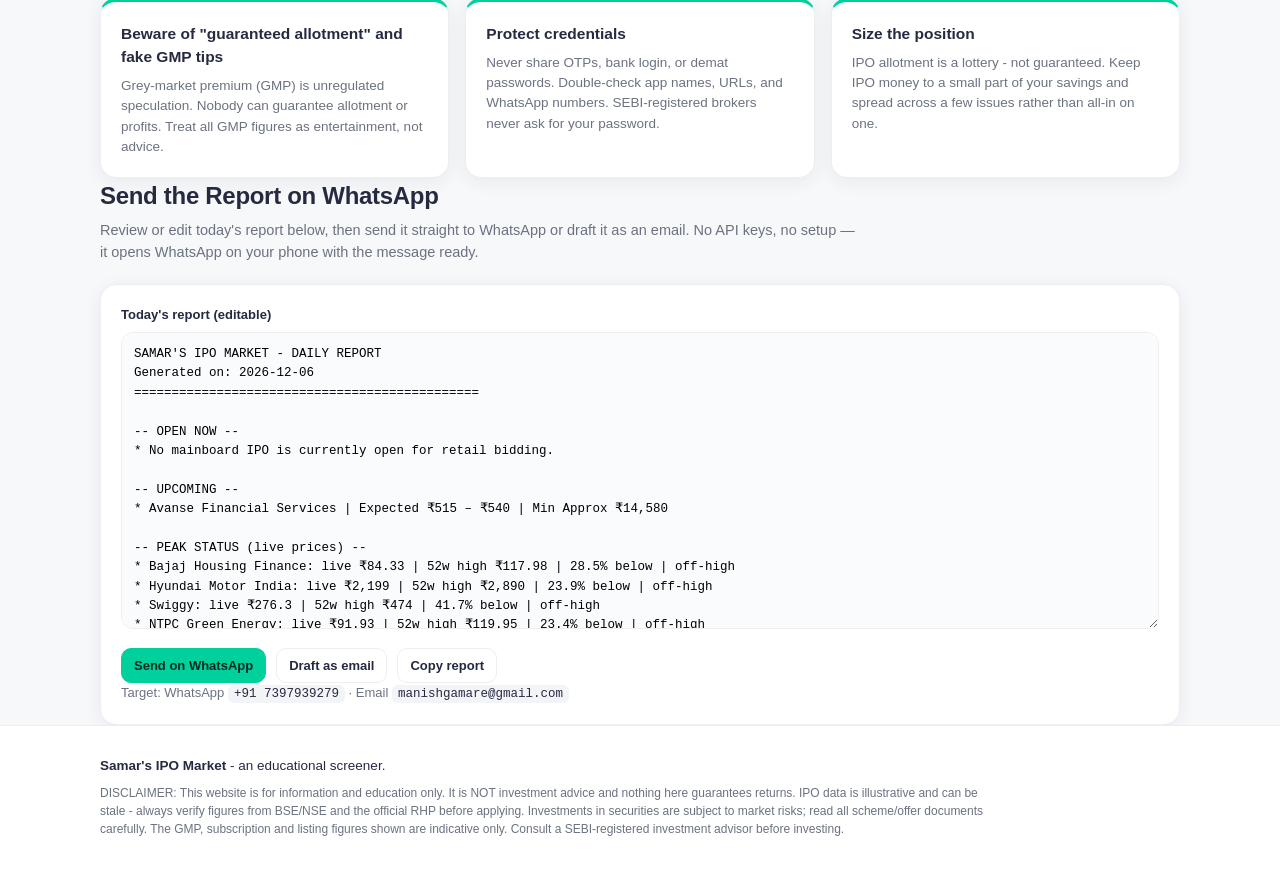
==== commit a5333713: "fix(data): mark LG Electronics India as listed with verified Oct 2025 facts LG listed 14 Oct 2025 at" ====
--- a/index.html
+++ b/index.html
@@ -10,7 +10,7 @@
   <meta property="og:title" content="Samar's IPO Market - Mainboard IPO Screener" />
   <meta property="og:description" content="Affordable mainboard IPOs (lots <= Rs 15,000) with QIB reports, RHP summaries, live prices and safety guidance for the common investor." />
   <link rel="icon" href="data:image/svg+xml,<svg xmlns='http://www.w3.org/2000/svg' viewBox='0 0 32 32'><rect x='4' y='16' width='6' height='12' rx='1' fill='%2300d09c'/><rect x='13' y='10' width='6' height='18' rx='1' fill='%2300a2d8'/><rect x='22' y='4' width='6' height='24' rx='1' fill='%23262a41'/></svg>" />
-  <link rel="stylesheet" href="css/styles.css?v=9" />
+  <link rel="stylesheet" href="css/styles.css?v=10" />
 </head>
 <body>
   <header class="topbar">
@@ -222,7 +222,7 @@
 
   <div id="assistantHost"></div>
 
-  <script src="js/main.js?v=9"></script>
-  <script src="js/assistant.js?v=9"></script>
+  <script src="js/main.js?v=10"></script>
+  <script src="js/assistant.js?v=10"></script>
 </body>
 </html>
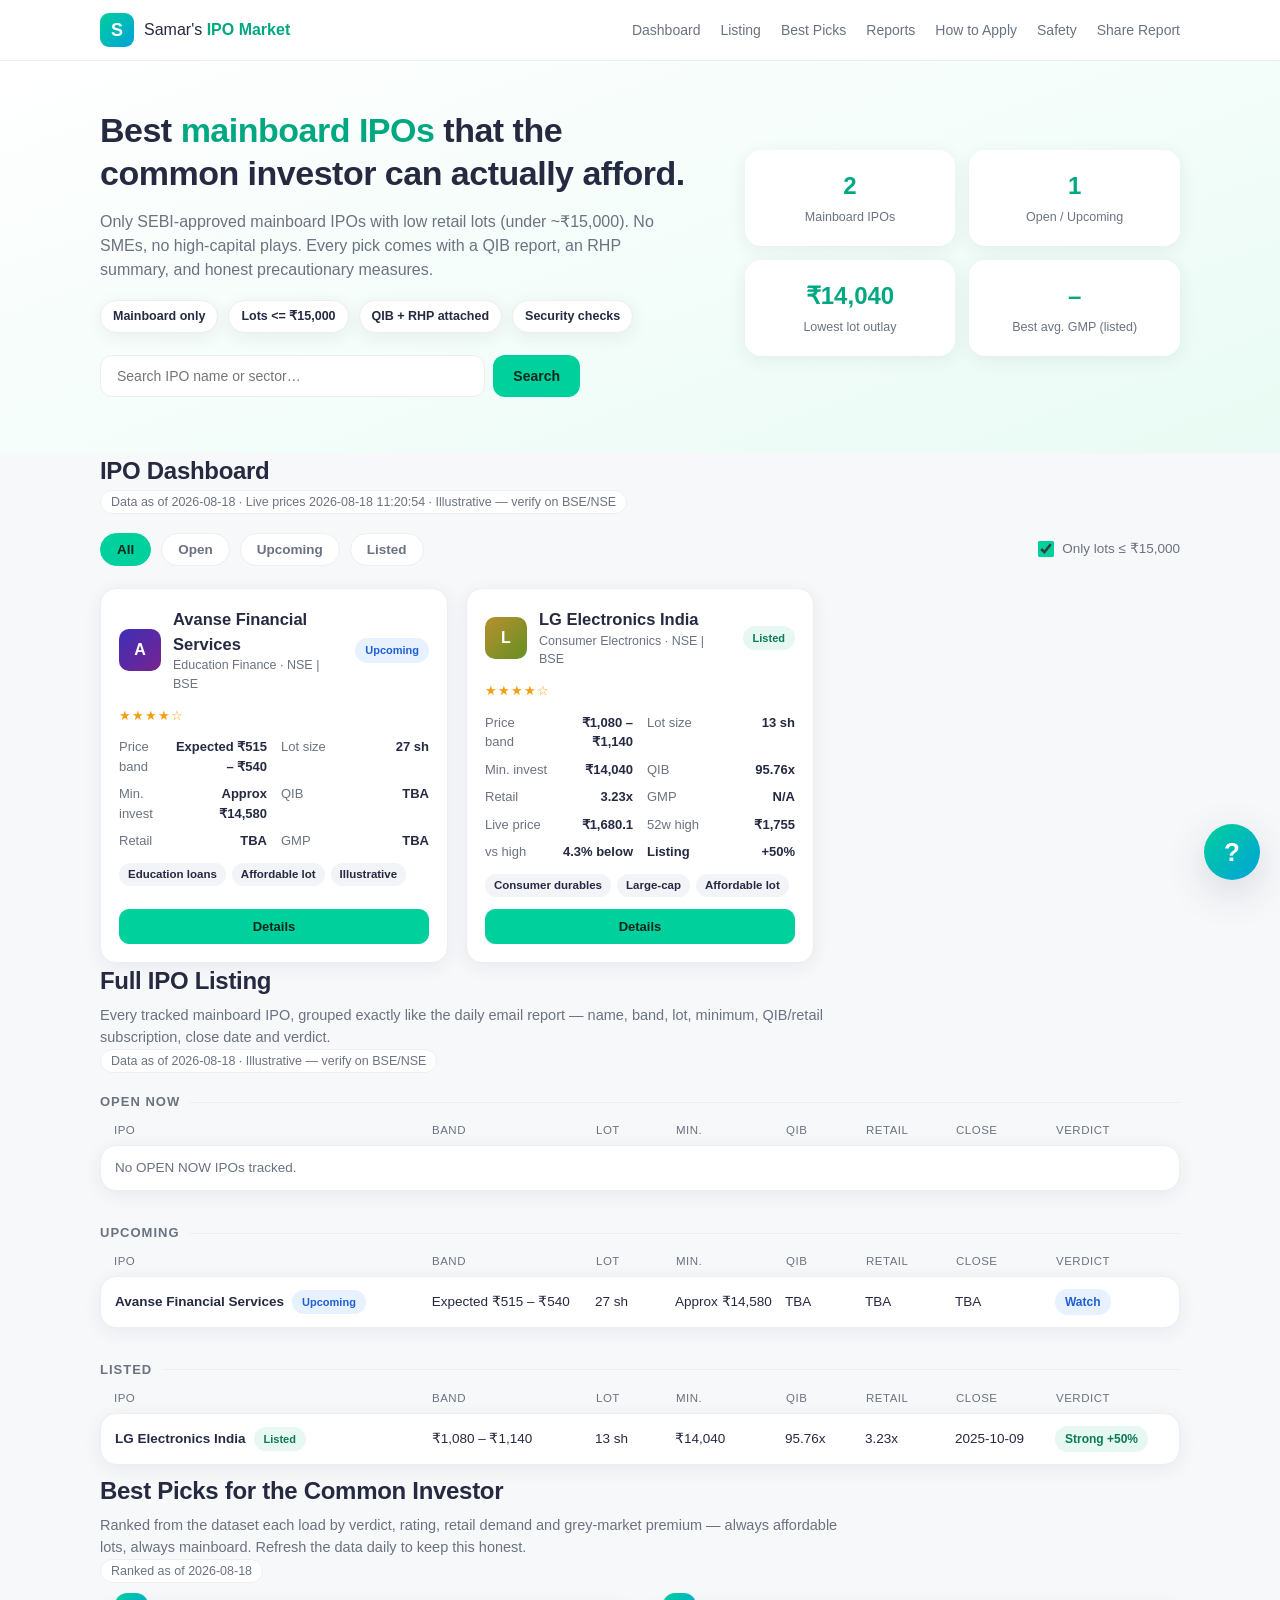
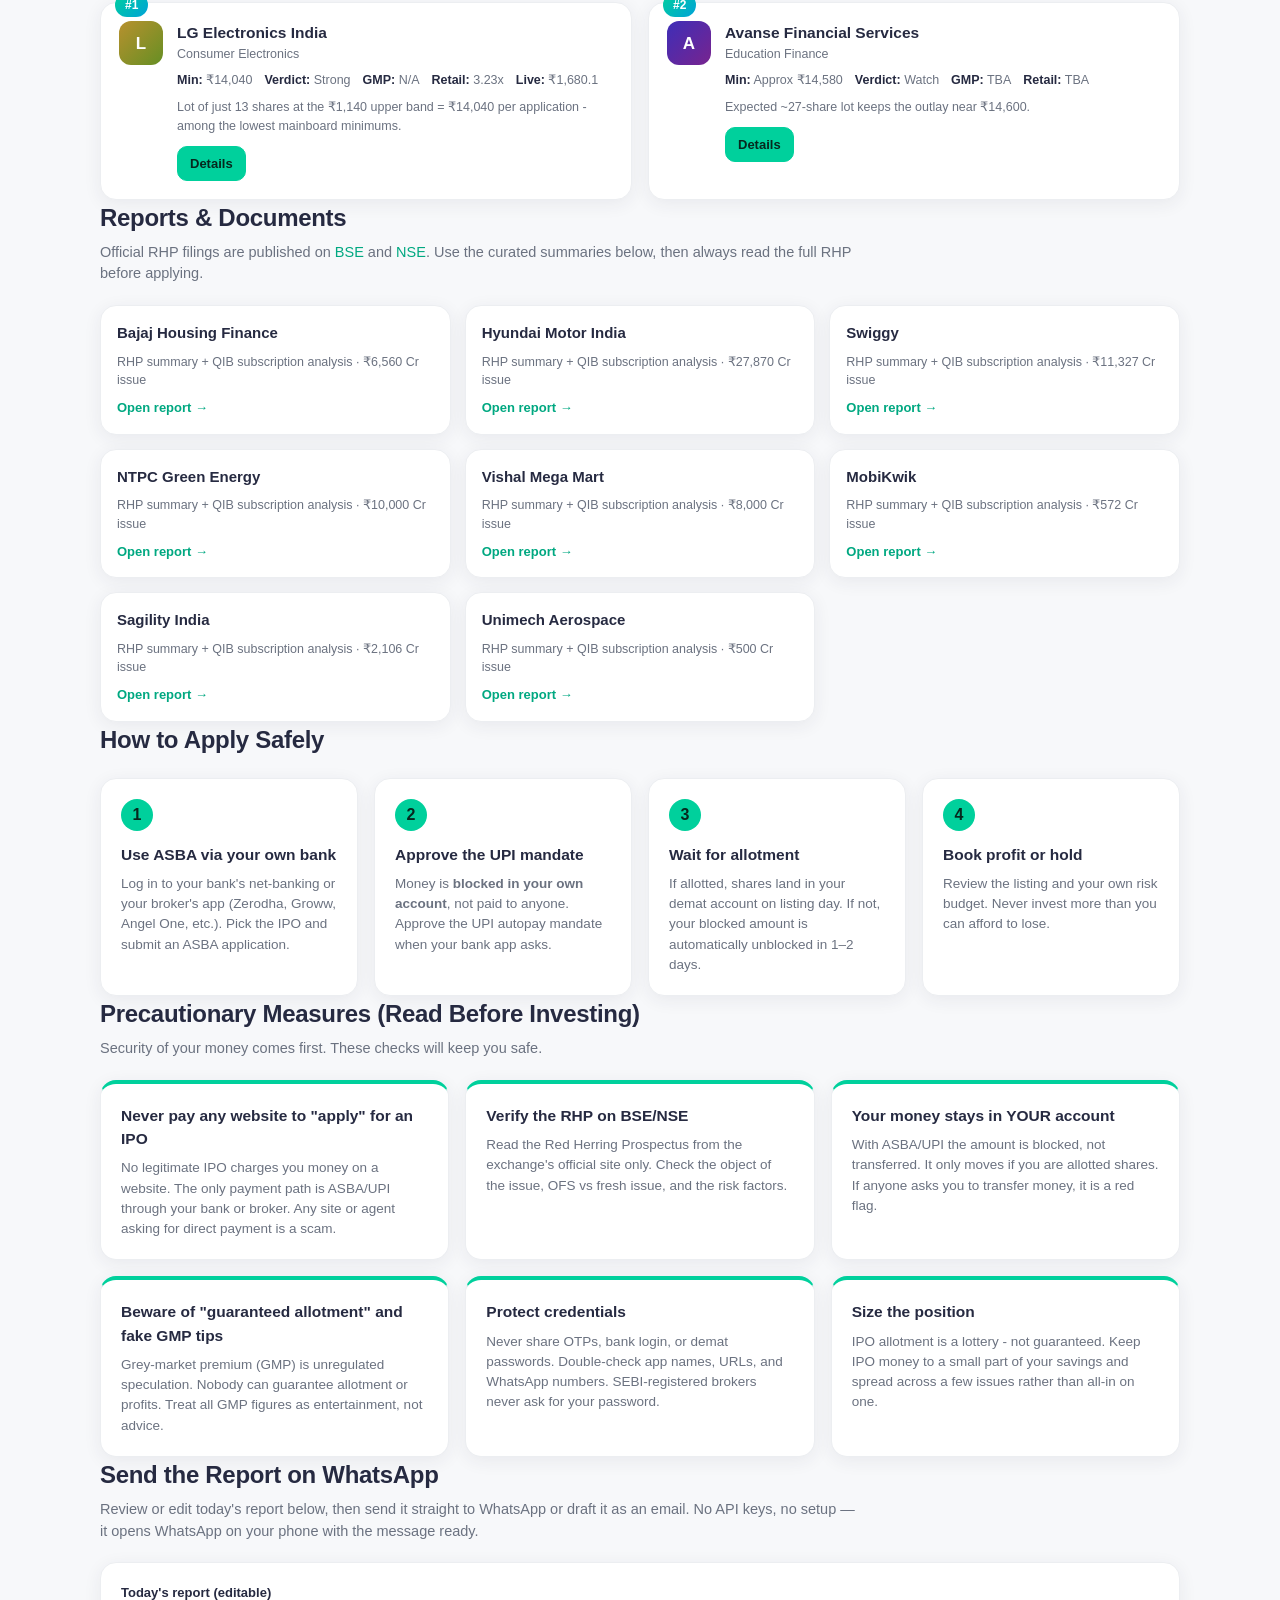
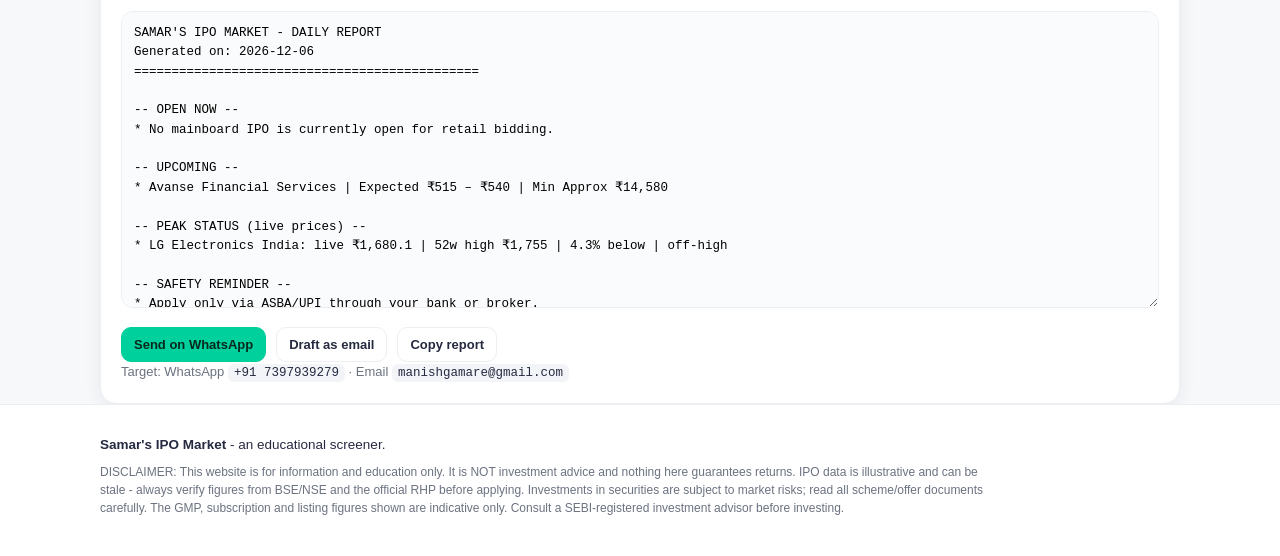
==== commit c008f597: "feat: show only the newest listed IPO; archive older ones Listed IPOs older than the most recent lis" ====
--- a/index.html
+++ b/index.html
@@ -10,7 +10,7 @@
   <meta property="og:title" content="Samar's IPO Market - Mainboard IPO Screener" />
   <meta property="og:description" content="Affordable mainboard IPOs (lots <= Rs 15,000) with QIB reports, RHP summaries, live prices and safety guidance for the common investor." />
   <link rel="icon" href="data:image/svg+xml,<svg xmlns='http://www.w3.org/2000/svg' viewBox='0 0 32 32'><rect x='4' y='16' width='6' height='12' rx='1' fill='%2300d09c'/><rect x='13' y='10' width='6' height='18' rx='1' fill='%2300a2d8'/><rect x='22' y='4' width='6' height='24' rx='1' fill='%23262a41'/></svg>" />
-  <link rel="stylesheet" href="css/styles.css?v=10" />
+  <link rel="stylesheet" href="css/styles.css?v=11" />
 </head>
 <body>
   <header class="topbar">
@@ -222,7 +222,7 @@
 
   <div id="assistantHost"></div>
 
-  <script src="js/main.js?v=10"></script>
-  <script src="js/assistant.js?v=10"></script>
+  <script src="js/main.js?v=11"></script>
+  <script src="js/assistant.js?v=11"></script>
 </body>
 </html>
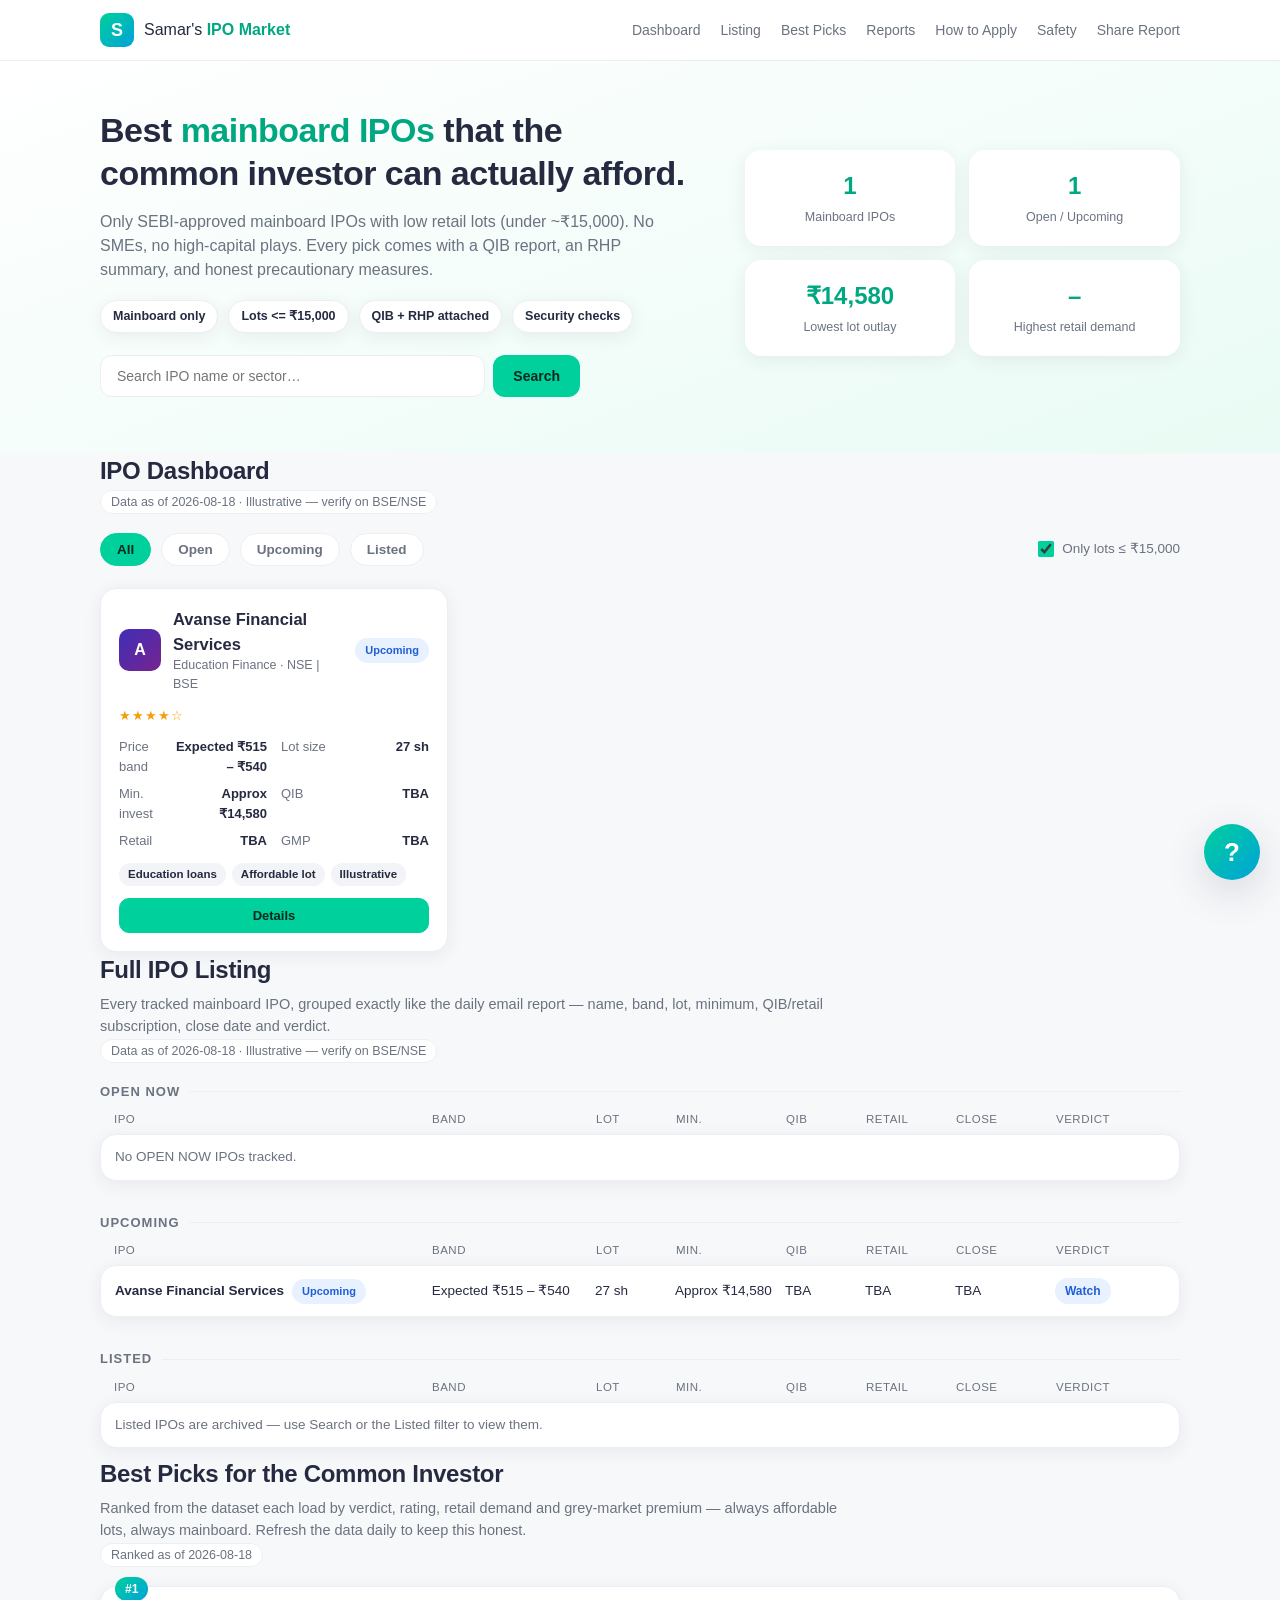
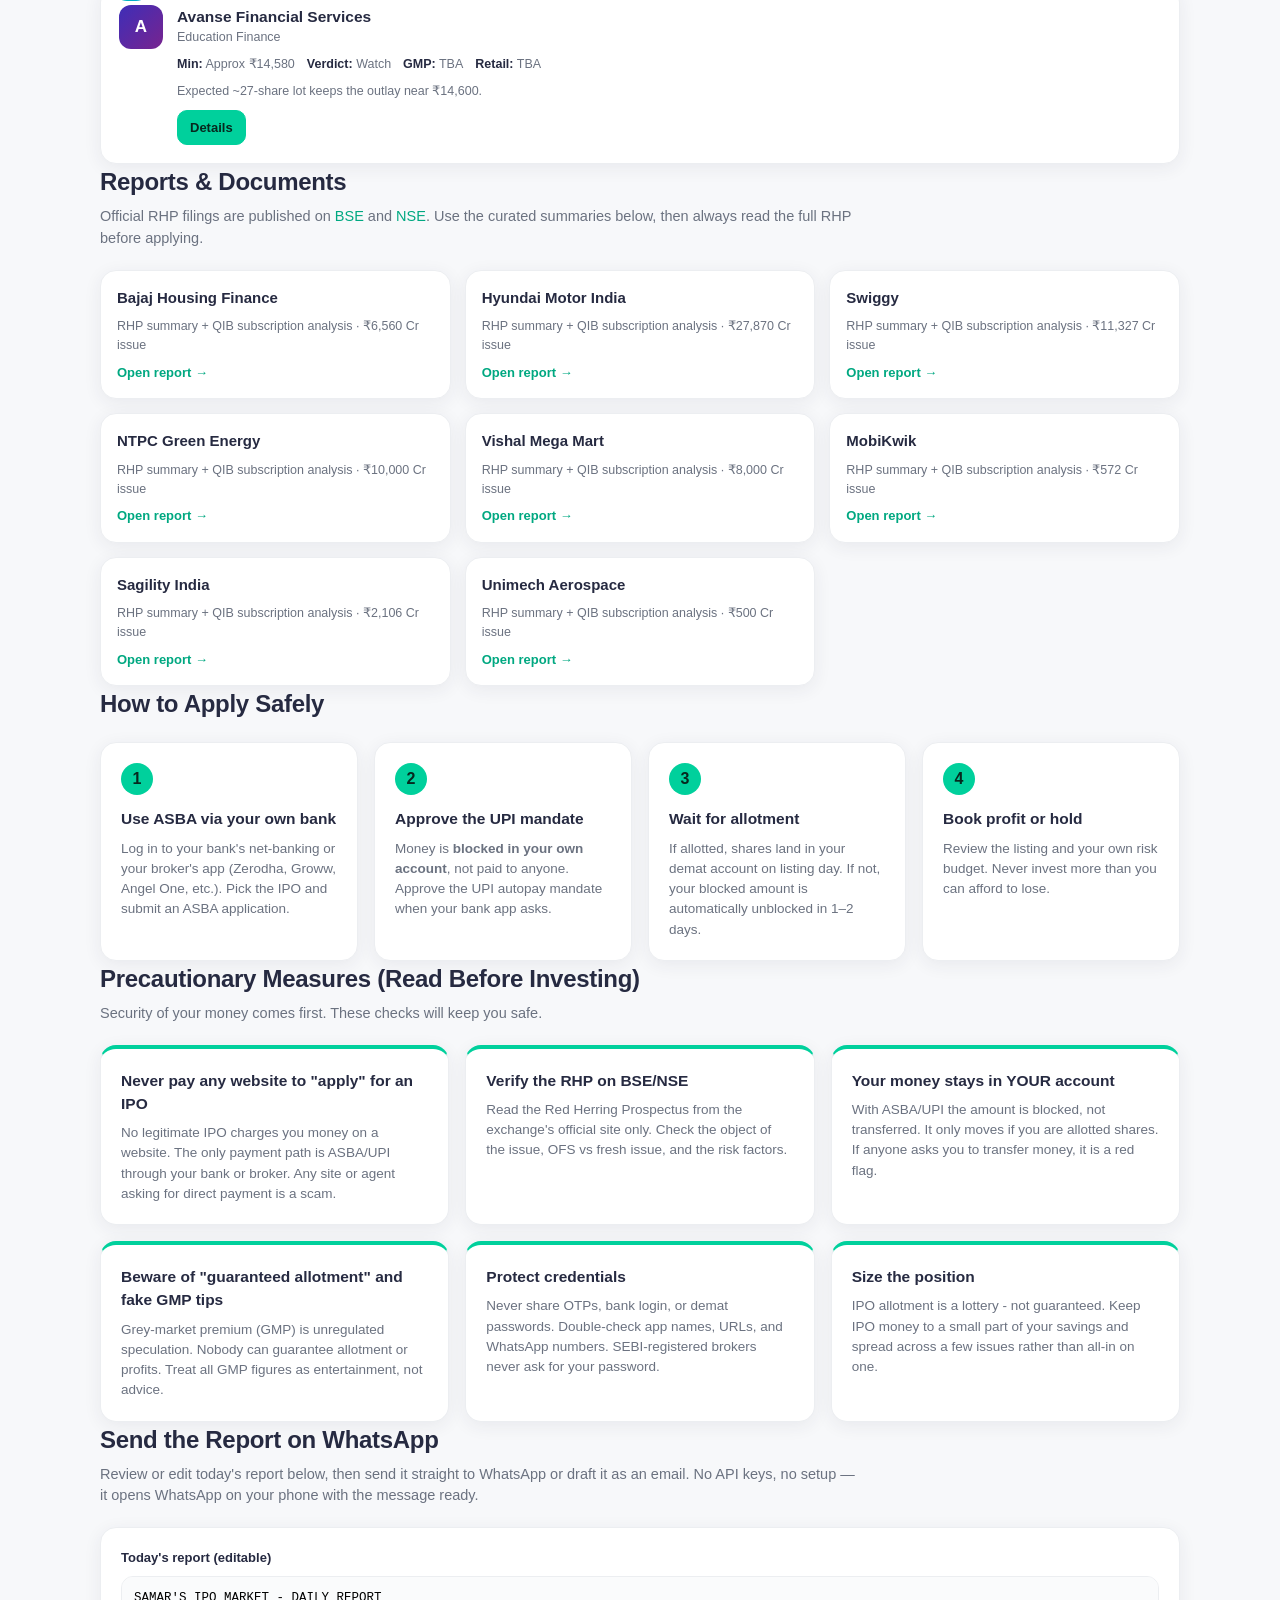
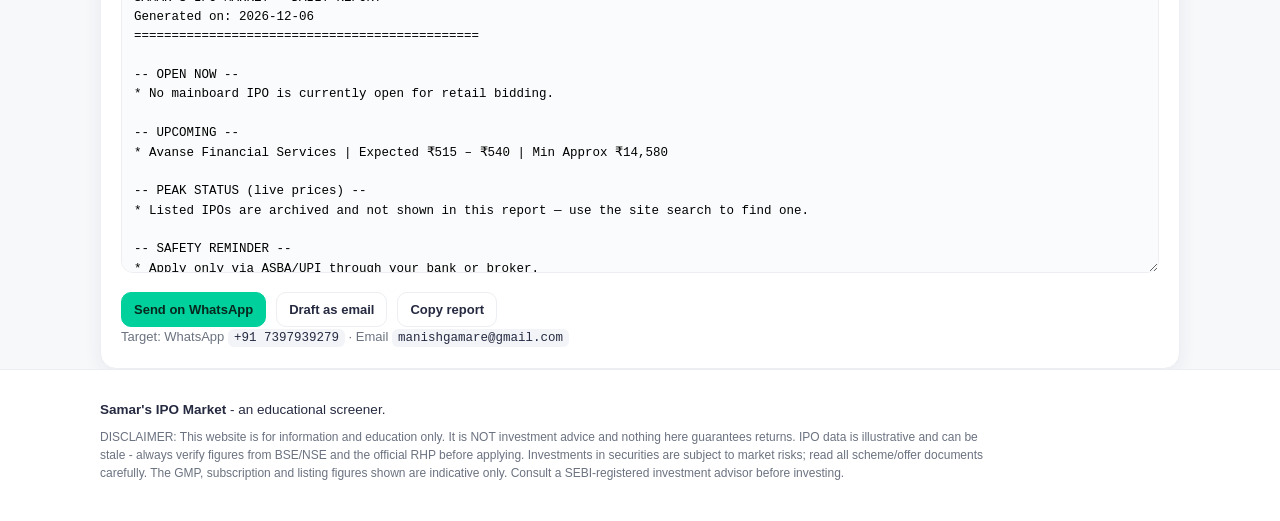
==== commit 3eb19a9c: "feat: show only IPOs available for buying (open + upcoming) Listed IPOs (allotment already closed) a" ====
--- a/index.html
+++ b/index.html
@@ -10,7 +10,7 @@
   <meta property="og:title" content="Samar's IPO Market - Mainboard IPO Screener" />
   <meta property="og:description" content="Affordable mainboard IPOs (lots <= Rs 15,000) with QIB reports, RHP summaries, live prices and safety guidance for the common investor." />
   <link rel="icon" href="data:image/svg+xml,<svg xmlns='http://www.w3.org/2000/svg' viewBox='0 0 32 32'><rect x='4' y='16' width='6' height='12' rx='1' fill='%2300d09c'/><rect x='13' y='10' width='6' height='18' rx='1' fill='%2300a2d8'/><rect x='22' y='4' width='6' height='24' rx='1' fill='%23262a41'/></svg>" />
-  <link rel="stylesheet" href="css/styles.css?v=11" />
+  <link rel="stylesheet" href="css/styles.css?v=12" />
 </head>
 <body>
   <header class="topbar">
@@ -67,8 +67,8 @@
             <span class="stat-label">Lowest lot outlay</span>
           </div>
           <div class="stat-card">
-            <span class="stat-value" id="statGmp">–</span>
-            <span class="stat-label">Best avg. GMP (listed)</span>
+            <span class="stat-value" id="statRetail">–</span>
+            <span class="stat-label">Highest retail demand</span>
           </div>
         </div>
       </div>
@@ -222,7 +222,7 @@
 
   <div id="assistantHost"></div>
 
-  <script src="js/main.js?v=11"></script>
-  <script src="js/assistant.js?v=11"></script>
+  <script src="js/main.js?v=12"></script>
+  <script src="js/assistant.js?v=12"></script>
 </body>
 </html>
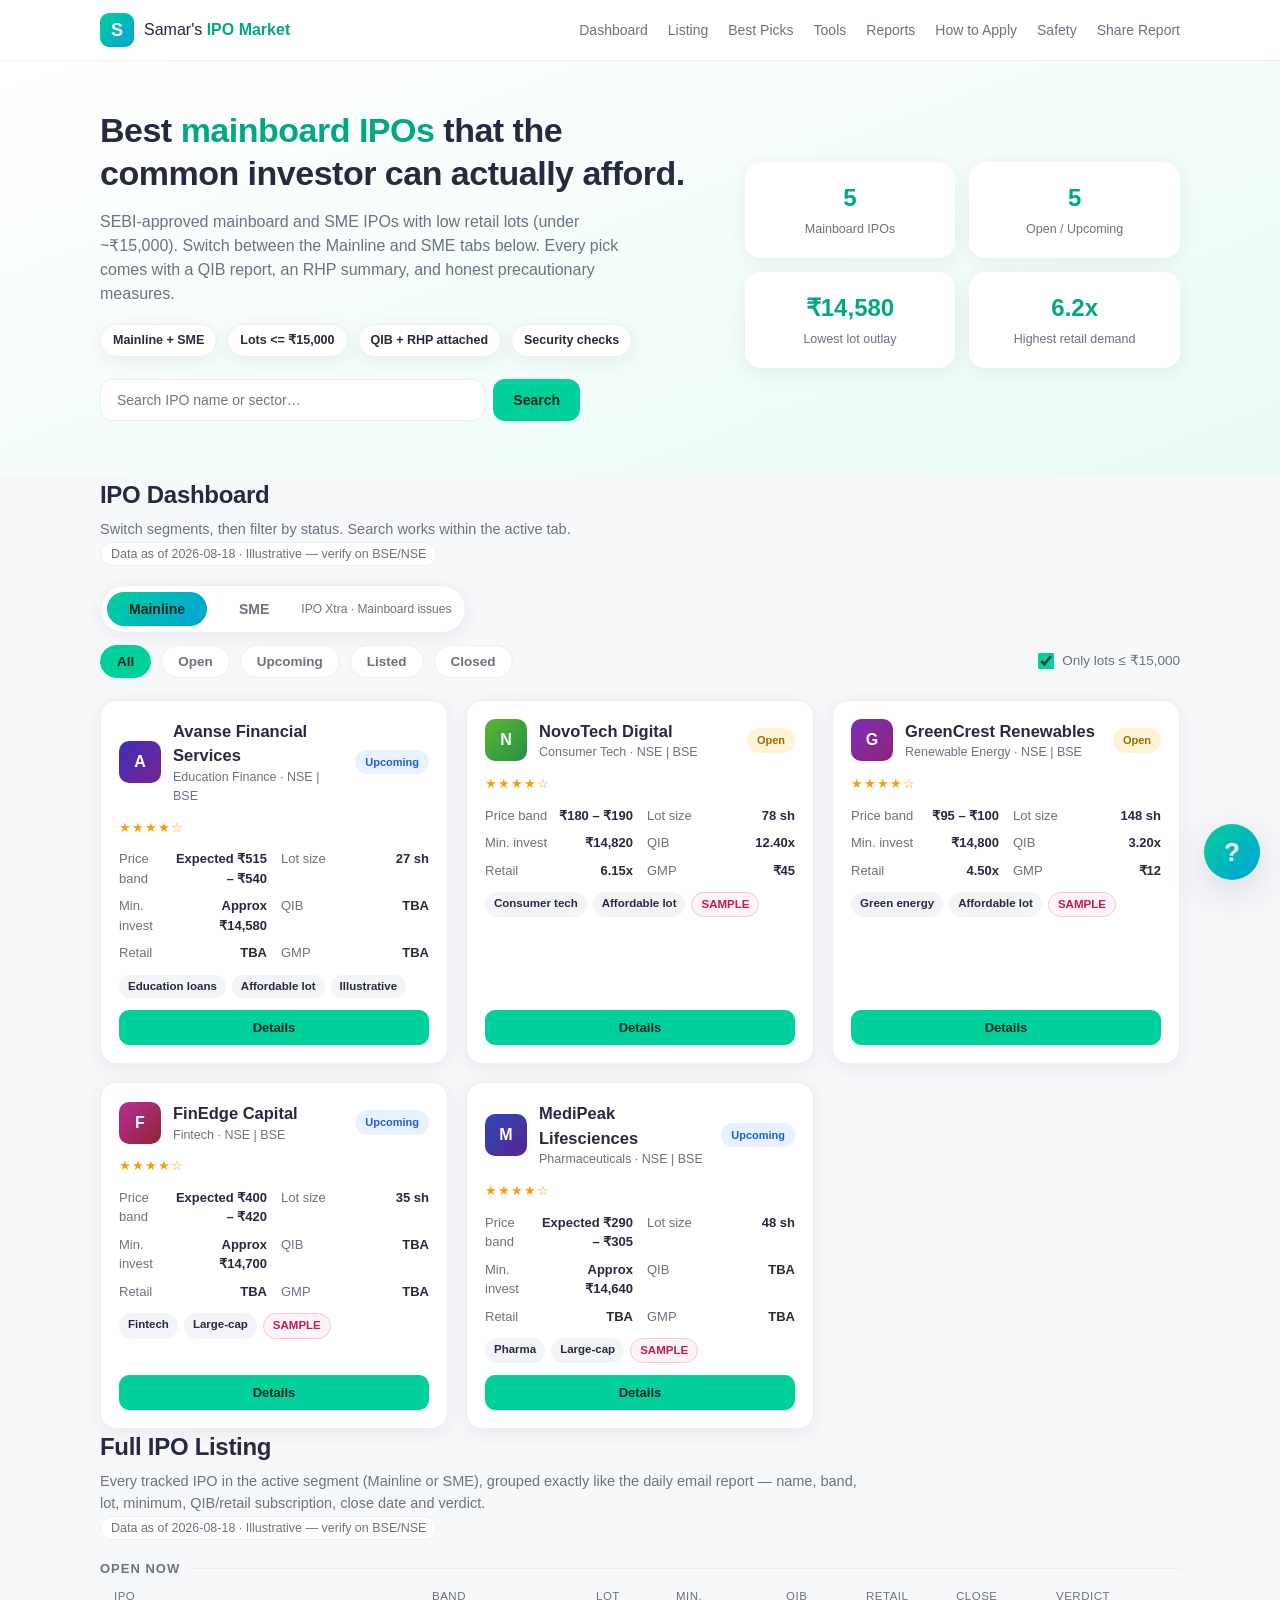
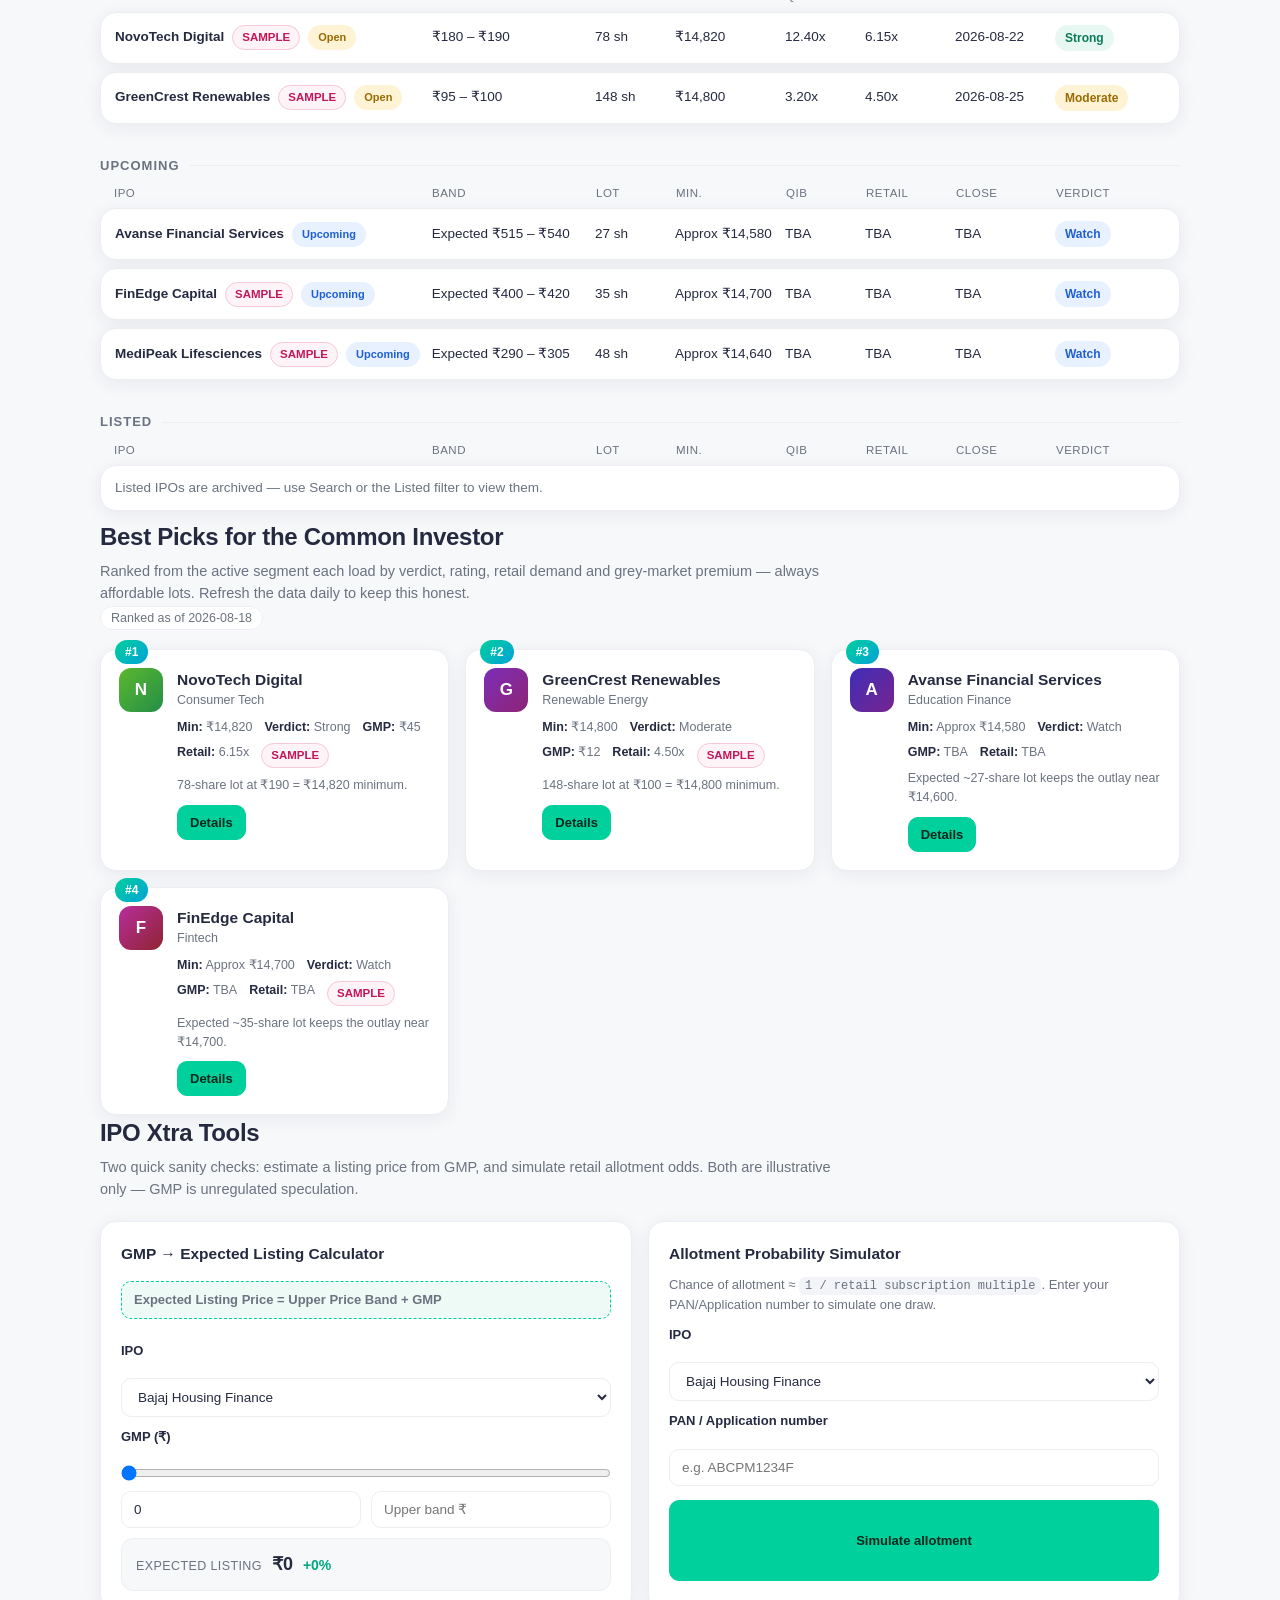
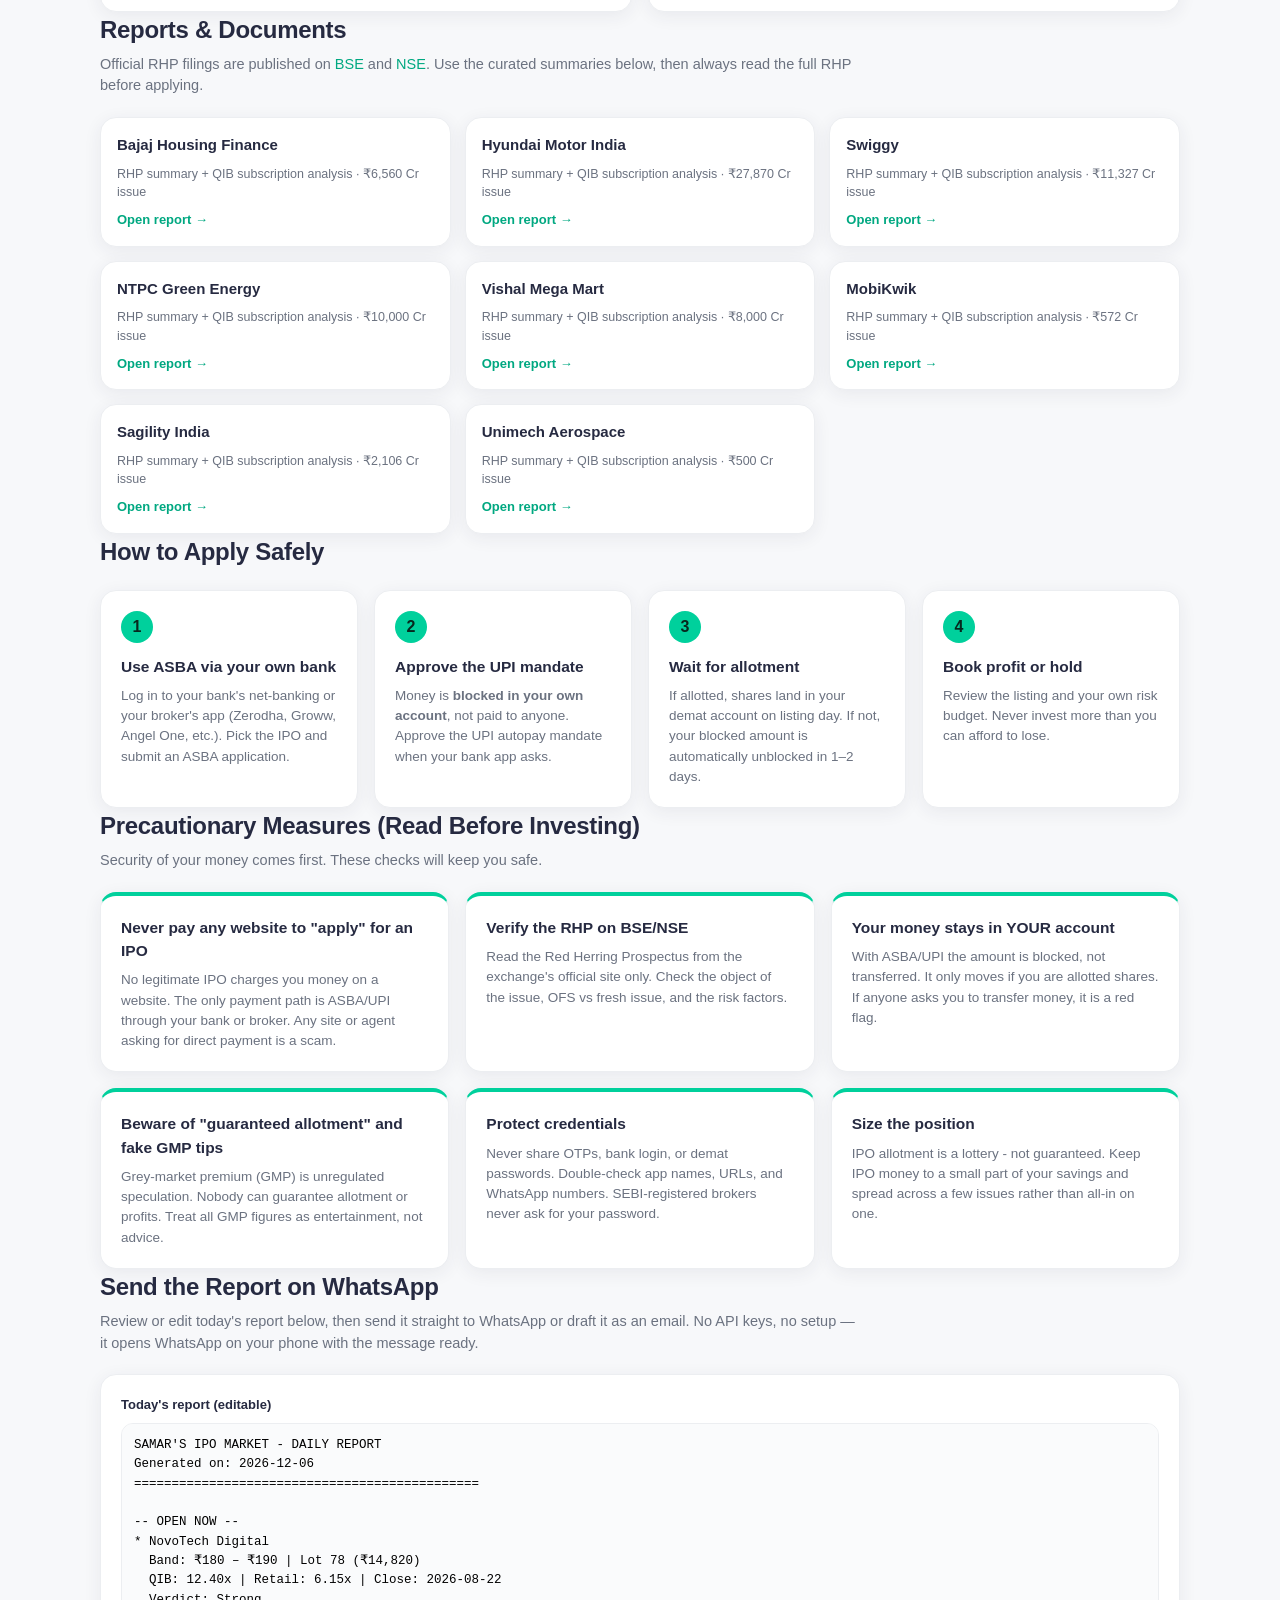
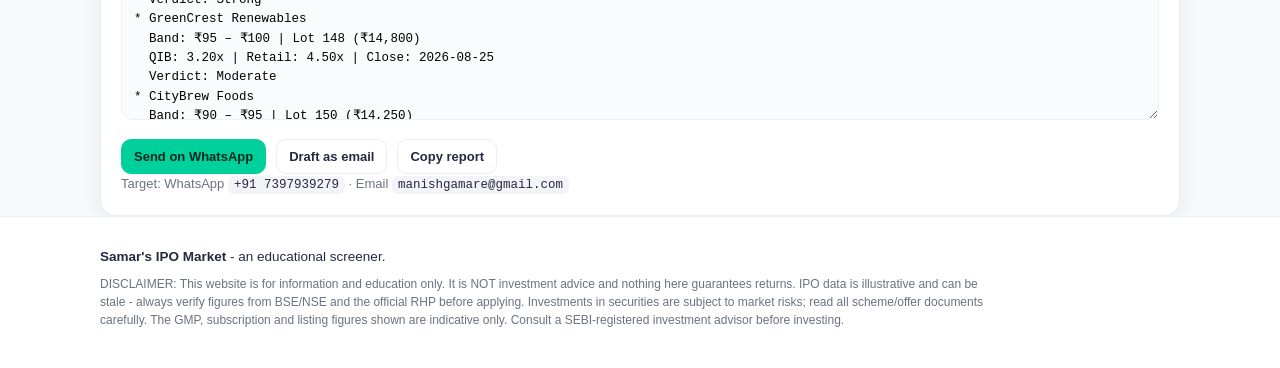
==== commit bd31ef11: "feat: IPO Xtra — Mainline/SME tabs, live subscription tiers, GMP calculator, allotment simulator, fi" ====
--- a/index.html
+++ b/index.html
@@ -10,7 +10,7 @@
   <meta property="og:title" content="Samar's IPO Market - Mainboard IPO Screener" />
   <meta property="og:description" content="Affordable mainboard IPOs (lots <= Rs 15,000) with QIB reports, RHP summaries, live prices and safety guidance for the common investor." />
   <link rel="icon" href="data:image/svg+xml,<svg xmlns='http://www.w3.org/2000/svg' viewBox='0 0 32 32'><rect x='4' y='16' width='6' height='12' rx='1' fill='%2300d09c'/><rect x='13' y='10' width='6' height='18' rx='1' fill='%2300a2d8'/><rect x='22' y='4' width='6' height='24' rx='1' fill='%23262a41'/></svg>" />
-  <link rel="stylesheet" href="css/styles.css?v=12" />
+  <link rel="stylesheet" href="css/styles.css?v=13" />
 </head>
 <body>
   <header class="topbar">
@@ -23,6 +23,7 @@
         <a href="#dashboard">Dashboard</a>
         <a href="#listing">Listing</a>
         <a href="#picks">Best Picks</a>
+        <a href="#tools">Tools</a>
         <a href="#reports">Reports</a>
         <a href="#howto">How to Apply</a>
         <a href="#safety">Safety</a>
@@ -38,12 +39,12 @@
         <div class="hero-copy">
           <h1>Best <span class="accent">mainboard IPOs</span> that the common investor can actually afford.</h1>
           <p>
-            Only SEBI-approved mainboard IPOs with low retail lots (under ~₹15,000).
-            No SMEs, no high-capital plays. Every pick comes with a QIB report, an RHP
+            SEBI-approved mainboard and SME IPOs with low retail lots (under ~₹15,000).
+            Switch between the Mainline and SME tabs below. Every pick comes with a QIB report, an RHP
             summary, and honest precautionary measures.
           </p>
           <div class="hero-badges">
-            <span class="badge">Mainboard only</span>
+            <span class="badge">Mainline + SME</span>
             <span class="badge">Lots <= ₹15,000</span>
             <span class="badge">QIB + RHP attached</span>
             <span class="badge">Security checks</span>
@@ -78,14 +79,18 @@
   <section class="container" id="dashboard">
     <div class="section-head">
       <h2>IPO Dashboard</h2>
+      <p>Switch segments, then filter by status. Search works within the active tab.</p>
       <span class="data-note" id="dataNote"></span>
     </div>
+
+    <div class="segment-tabs" id="segmentTabs"></div>
 
     <div class="filters" id="filters">
       <button class="chip active" data-status="all">All</button>
       <button class="chip" data-status="open">Open</button>
       <button class="chip" data-status="upcoming">Upcoming</button>
       <button class="chip" data-status="listed">Listed</button>
+      <button class="chip" data-status="closed">Closed</button>
       <label class="toggle-wrap">
         <input type="checkbox" id="affordableOnly" checked />
         <span class="toggle-label">Only lots ≤ ₹15,000</span>
@@ -99,7 +104,7 @@
   <section class="container" id="listing">
     <div class="section-head">
       <h2>Full IPO Listing</h2>
-      <p>Every tracked mainboard IPO, grouped exactly like the daily email report — name, band, lot, minimum, QIB/retail subscription, close date and verdict.</p>
+      <p>Every tracked IPO in the active segment (Mainline or SME), grouped exactly like the daily email report — name, band, lot, minimum, QIB/retail subscription, close date and verdict.</p>
       <span class="data-note" id="listingNote"></span>
     </div>
     <div class="listing" id="ipoListing"></div>
@@ -108,10 +113,47 @@
   <section class="container" id="picks">
     <div class="section-head">
       <h2>Best Picks for the Common Investor</h2>
-      <p>Ranked from the dataset each load by verdict, rating, retail demand and grey-market premium — always affordable lots, always mainboard. Refresh the data daily to keep this honest.</p>
+      <p>Ranked from the active segment each load by verdict, rating, retail demand and grey-market premium — always affordable lots. Refresh the data daily to keep this honest.</p>
       <span class="data-note" id="picksNote"></span>
     </div>
     <div class="picks-grid" id="picksGrid"></div>
+  </section>
+
+  <section class="container" id="tools">
+    <div class="section-head">
+      <h2>IPO Xtra Tools</h2>
+      <p>Two quick sanity checks: estimate a listing price from GMP, and simulate retail allotment odds. Both are illustrative only — GMP is unregulated speculation.</p>
+    </div>
+    <div class="tools-grid">
+      <div class="tool-card">
+        <h3>GMP → Expected Listing Calculator</h3>
+        <p class="formula">Expected Listing Price = Upper Price Band + GMP</p>
+        <label class="field-label" for="gmpIpoSelect">IPO</label>
+        <select id="gmpIpoSelect" class="tool-select"></select>
+        <label class="field-label" for="gmpInput">GMP (₹)</label>
+        <input id="gmpSlider" type="range" min="0" max="500" step="5" value="0" />
+        <div class="range-row">
+          <input id="gmpInput" type="number" min="0" value="0" aria-label="GMP amount" />
+          <input id="gmpCutoff" type="number" min="0" placeholder="Upper band ₹" aria-label="Upper price band" />
+        </div>
+        <div class="calc-out">
+          <span>Expected listing</span>
+          <strong id="gmpExpected">₹0</strong>
+          <em id="gmpGain" class="gain-up">+0%</em>
+        </div>
+      </div>
+
+      <div class="tool-card">
+        <h3>Allotment Probability Simulator</h3>
+        <p>Chance of allotment ≈ <code>1 / retail subscription multiple</code>. Enter your PAN/Application number to simulate one draw.</p>
+        <label class="field-label" for="allotIpoSelect">IPO</label>
+        <select id="allotIpoSelect" class="tool-select"></select>
+        <label class="field-label" for="allotPan">PAN / Application number</label>
+        <input id="allotPan" type="text" placeholder="e.g. ABCPM1234F" aria-label="PAN or application number" />
+        <button class="btn btn-primary" id="allotSimulate" type="button">Simulate allotment</button>
+        <div id="allotResult"></div>
+      </div>
+    </div>
   </section>
 
   <section class="container" id="reports">
@@ -222,7 +264,7 @@
 
   <div id="assistantHost"></div>
 
-  <script src="js/main.js?v=12"></script>
-  <script src="js/assistant.js?v=12"></script>
+  <script src="js/main.js?v=13"></script>
+  <script src="js/assistant.js?v=13"></script>
 </body>
 </html>
--- a/css/styles.css
+++ b/css/styles.css
@@ -362,3 +362,104 @@
   .nav.open { display: flex; }
   .nav-toggle { display: block; }
 }
+
+/* ---------- IPO Xtra ---------- */
+.status-closed { background: #f0f0f4; color: #6b7280; }
+.tag-sample {
+  background: #fef3f6; color: #c2185b; border: 1px solid #f6c8d8;
+}
+.segment-tabs {
+  display: flex; align-items: center; gap: 10px; margin: 18px 0 12px;
+  background: var(--card); border: 1px solid var(--line); border-radius: 999px;
+  padding: 6px; width: fit-content; max-width: 100%; box-shadow: var(--shadow);
+}
+.seg-tab {
+  border: none; background: transparent; padding: 9px 22px; border-radius: 999px;
+  font-size: 14px; font-weight: 800; color: var(--muted); cursor: pointer;
+  transition: background 0.15s ease, color 0.15s ease;
+}
+.seg-tab.active { background: linear-gradient(135deg, var(--green), #00a2d8); color: #06281e; }
+.seg-tab:not(.active):hover { color: var(--green-dark); background: #f2fbf8; }
+.tabs-hint { font-size: 12px; color: var(--muted); padding-right: 8px; }
+
+.formula {
+  font-size: 13px; font-weight: 700; color: var(--green-dark);
+  background: #eefaf6; border: 1px dashed var(--green);
+  padding: 8px 12px; border-radius: 10px; margin: 6px 0 12px;
+}
+.sub-tiers { display: flex; flex-direction: column; gap: 12px; margin: 10px 0; }
+.sub-tier .bar-label { display: flex; justify-content: space-between; align-items: center; gap: 8px; font-size: 12.5px; }
+.sub-tier .bar-label em { color: var(--muted); font-style: normal; font-size: 11.5px; }
+.sub-input {
+  width: 84px; padding: 5px 8px; border: 1px solid var(--line); border-radius: 8px;
+  font-size: 13px; font-weight: 800; text-align: right; outline: none; color: var(--ink);
+}
+.sub-input:focus { border-color: var(--green); }
+.total-sub {
+  margin-top: 12px; font-size: 13.5px; color: var(--muted);
+  background: #f7f8fa; border: 1px solid var(--line); border-radius: 12px; padding: 10px 14px;
+}
+.total-sub strong { font-size: 17px; color: var(--green-dark); font-weight: 800; }
+
+.fin-table {
+  width: 100%; border-collapse: collapse; margin: 10px 0; font-size: 13px;
+}
+.fin-table th, .fin-table td {
+  border: 1px solid var(--line); padding: 8px 10px; text-align: right;
+}
+.fin-table th { background: #f7f8fa; text-transform: uppercase; font-size: 11.5px; letter-spacing: 0.4px; color: var(--muted); }
+.fin-table td:first-child, .fin-table th:first-child { text-align: left; font-weight: 700; }
+.fin-table tbody tr:nth-child(even) { background: #fafbfc; }
+
+.sentiment-box {
+  display: flex; flex-direction: column; gap: 4px; border-radius: 12px;
+  padding: 14px 16px; margin-top: 12px; border: 1px solid var(--line);
+}
+.sentiment-box strong { font-size: 13px; text-transform: uppercase; letter-spacing: 0.4px; }
+.sentiment-box span { font-size: 16px; font-weight: 800; }
+.sentiment-box p { font-size: 12.5px; margin-top: 4px; }
+.s-cheap { background: #eafaf4; border-color: var(--green); }
+.s-cheap span { color: var(--green-dark); }
+.s-fair { background: #fff7e8; border-color: var(--amber); }
+.s-fair span { color: #9a6b00; }
+.s-over { background: #fdf0f0; border-color: var(--red); }
+.s-over span { color: var(--red); }
+.s-muted { background: #f7f8fa; }
+.s-muted span { color: var(--muted); }
+
+.tools-grid { display: grid; grid-template-columns: repeat(auto-fit, minmax(300px, 1fr)); gap: 16px; }
+.tool-card {
+  background: var(--card); border: 1px solid var(--line); border-radius: var(--radius);
+  padding: 20px; box-shadow: var(--shadow); display: flex; flex-direction: column; gap: 10px;
+}
+.tool-card h3 { font-size: 15.5px; }
+.tool-card p { font-size: 13px; color: var(--muted); }
+.tool-card code { background: #f2f4f7; padding: 2px 6px; border-radius: 6px; font-size: 12px; }
+.tool-select {
+  width: 100%; padding: 10px 12px; border: 1px solid var(--line); border-radius: 10px;
+  font-size: 13.5px; background: #fff; color: var(--ink);
+}
+.tool-select:focus { border-color: var(--green); outline: none; }
+.tool-card input[type="number"], .tool-card input[type="text"] {
+  width: 100%; padding: 10px 12px; border: 1px solid var(--line); border-radius: 10px;
+  font-size: 13.5px; outline: none; background: #fff; color: var(--ink); box-sizing: border-box;
+}
+.tool-card input:focus { border-color: var(--green); }
+.range-row { display: flex; gap: 10px; }
+.range-row input { flex: 1; }
+.calc-out {
+  display: flex; align-items: baseline; gap: 10px; flex-wrap: wrap;
+  background: #f7f8fa; border: 1px solid var(--line); border-radius: 12px; padding: 12px 14px;
+}
+.calc-out span { font-size: 12.5px; color: var(--muted); text-transform: uppercase; letter-spacing: 0.4px; }
+.calc-out strong { font-size: 18px; font-weight: 800; }
+.calc-out em { font-weight: 800; font-size: 14px; font-style: normal; }
+.gain-up { color: var(--green-dark); }
+.gain-down { color: var(--red); }
+#allotSimulate { margin-top: 4px; }
+.sim-win, .sim-lose, .sim-error {
+  border-radius: 12px; padding: 12px 14px; font-size: 13.5px; margin-top: 6px;
+}
+.sim-win { background: #eafaf4; border: 1px solid var(--green); color: #065f46; }
+.sim-lose { background: #fdf0f0; border: 1px solid var(--red); color: #b3261e; }
+.sim-error { background: #fff7e8; border: 1px solid var(--amber); color: #9a6b00; }
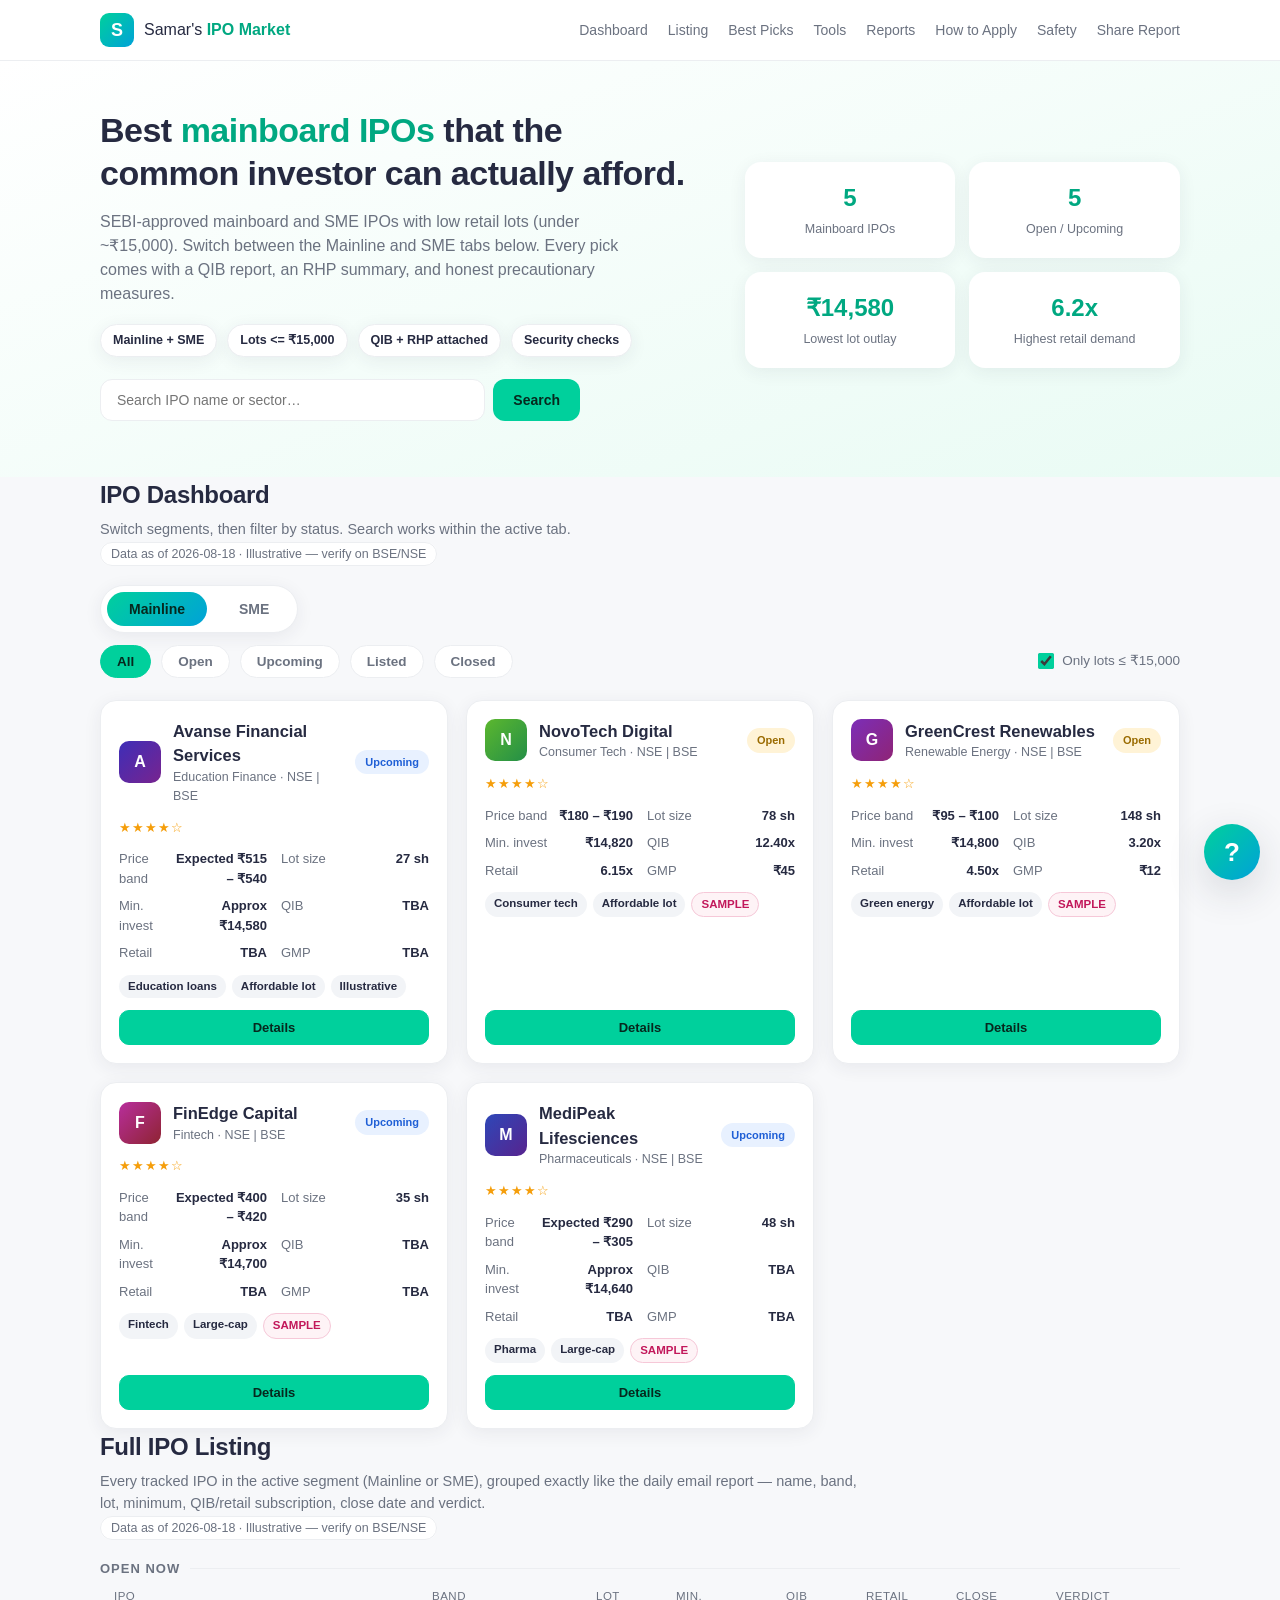
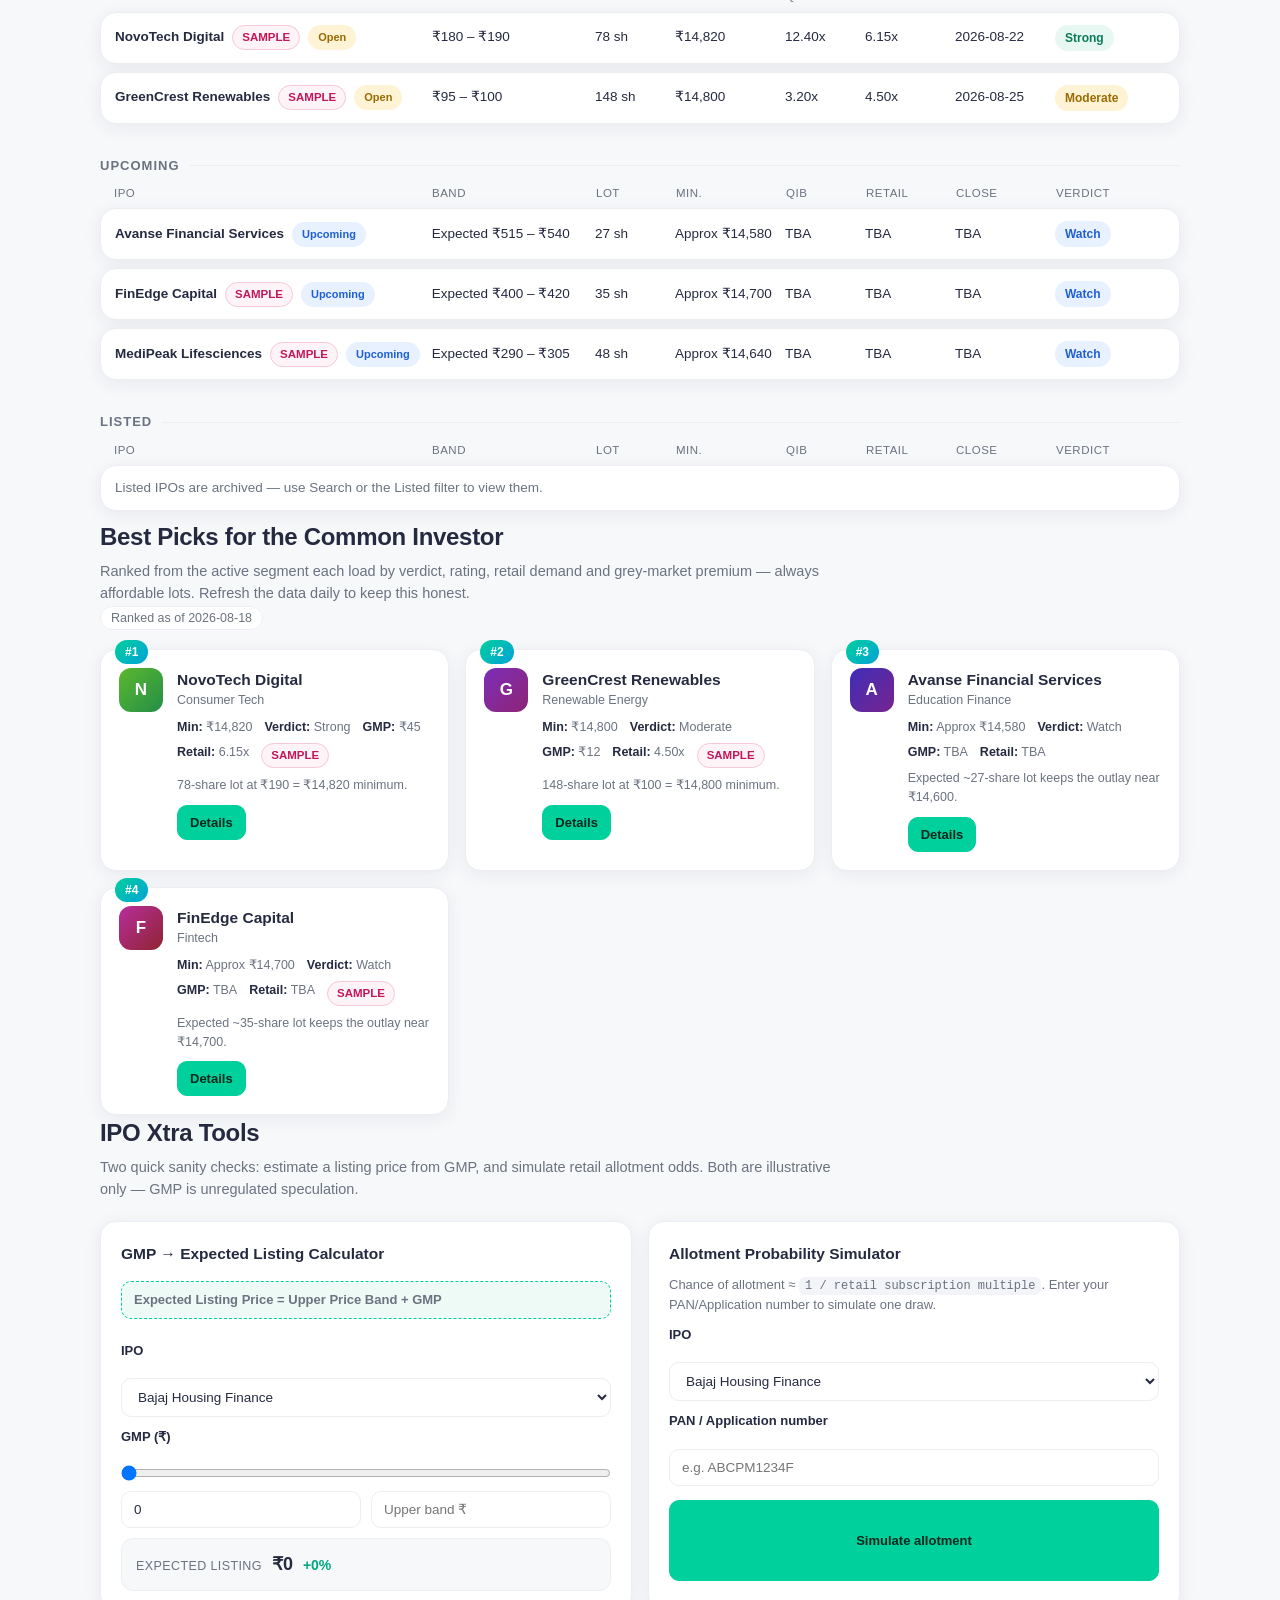
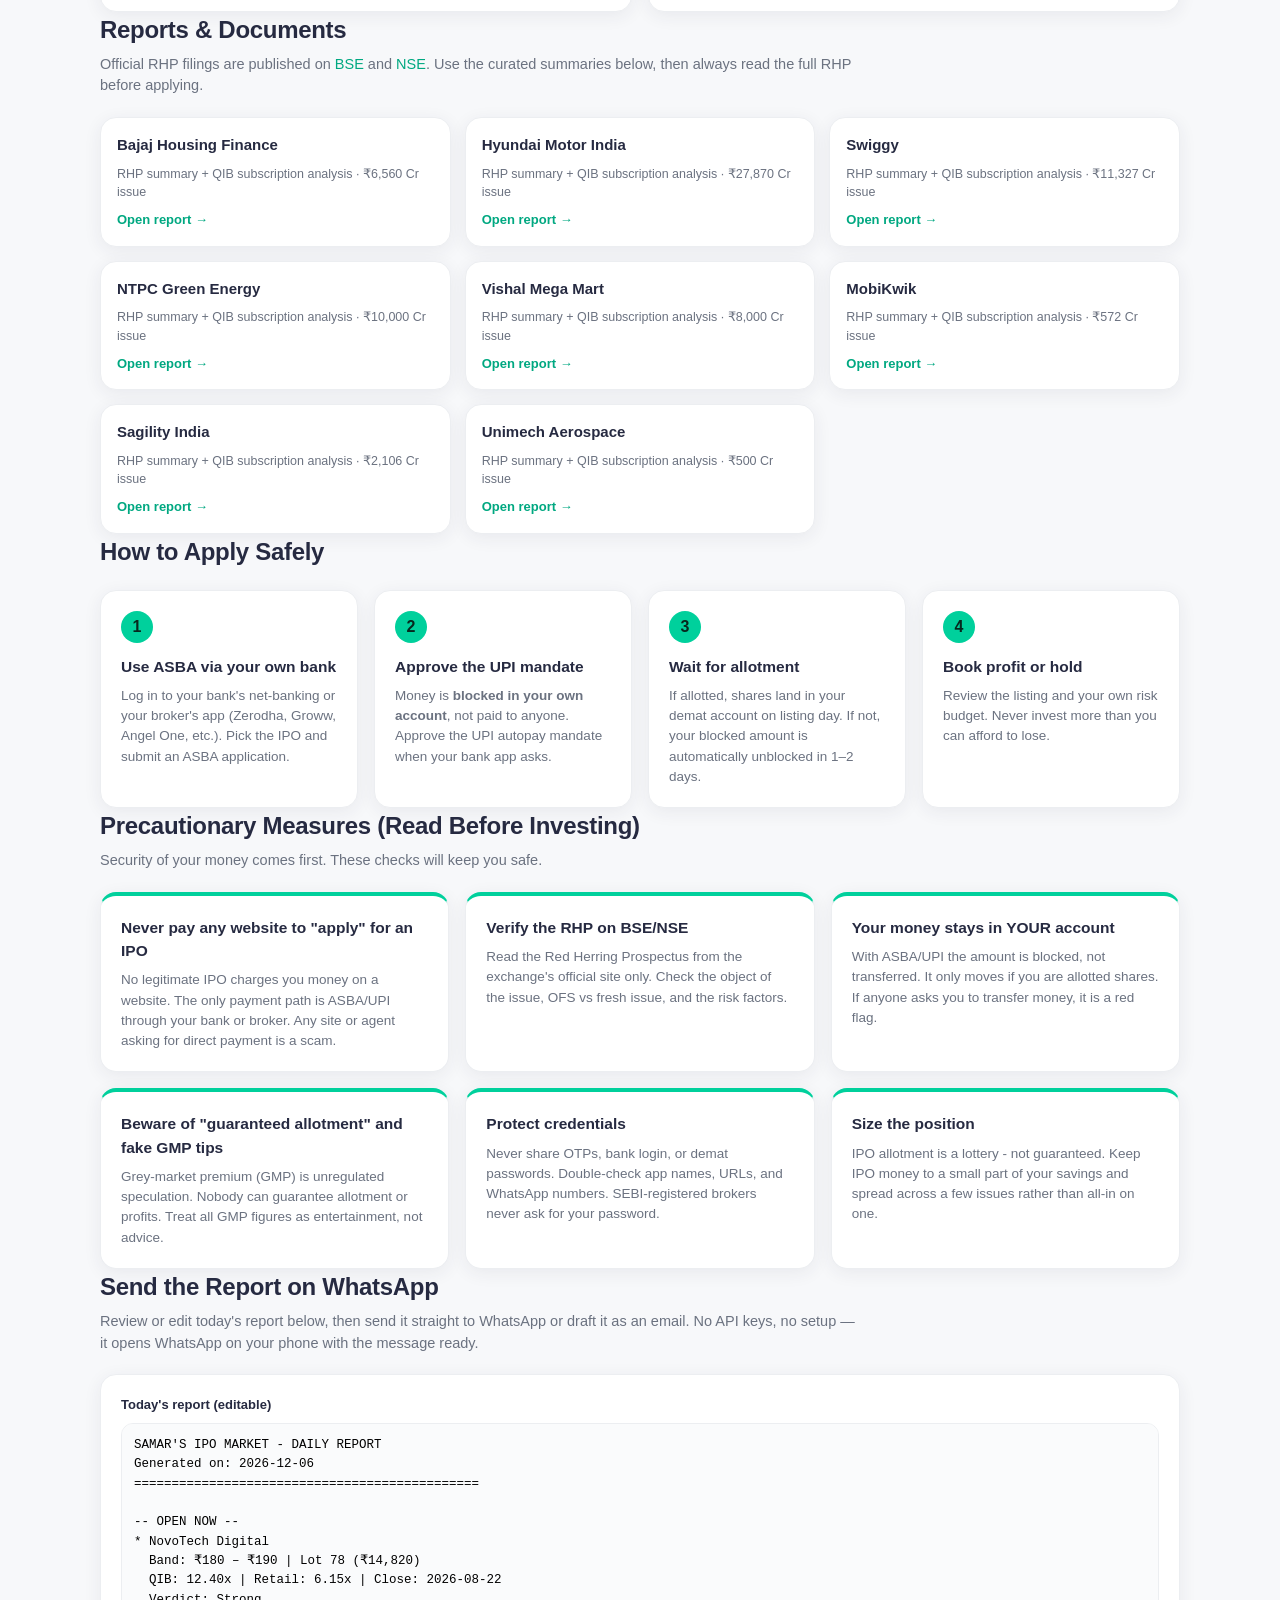
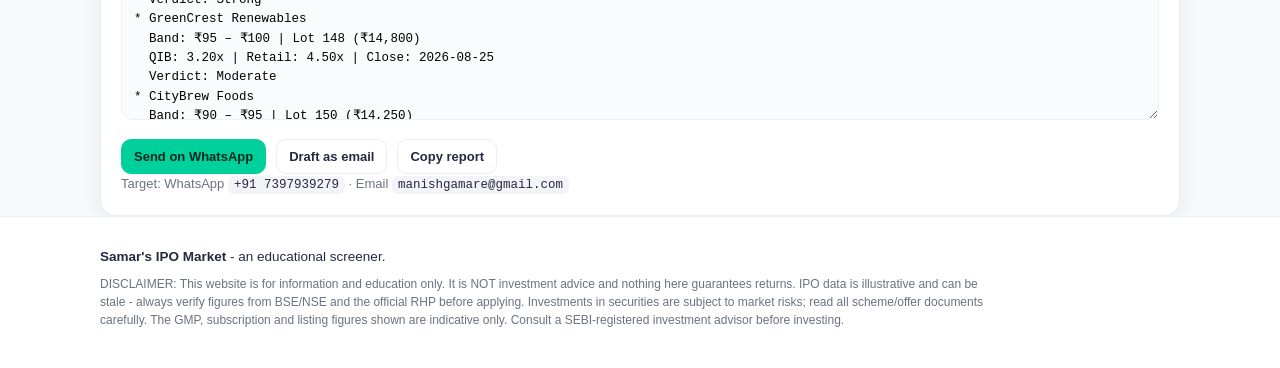
==== commit d51c6e9a: "chore: drop 'IPO Xtra · … issues' hint from segment tabs Co-authored-by: monkeycode-ai <monkeycode-a" ====
--- a/index.html
+++ b/index.html
@@ -10,7 +10,7 @@
   <meta property="og:title" content="Samar's IPO Market - Mainboard IPO Screener" />
   <meta property="og:description" content="Affordable mainboard IPOs (lots <= Rs 15,000) with QIB reports, RHP summaries, live prices and safety guidance for the common investor." />
   <link rel="icon" href="data:image/svg+xml,<svg xmlns='http://www.w3.org/2000/svg' viewBox='0 0 32 32'><rect x='4' y='16' width='6' height='12' rx='1' fill='%2300d09c'/><rect x='13' y='10' width='6' height='18' rx='1' fill='%2300a2d8'/><rect x='22' y='4' width='6' height='24' rx='1' fill='%23262a41'/></svg>" />
-  <link rel="stylesheet" href="css/styles.css?v=13" />
+  <link rel="stylesheet" href="css/styles.css?v=14" />
 </head>
 <body>
   <header class="topbar">
@@ -264,7 +264,7 @@
 
   <div id="assistantHost"></div>
 
-  <script src="js/main.js?v=13"></script>
-  <script src="js/assistant.js?v=13"></script>
+  <script src="js/main.js?v=14"></script>
+  <script src="js/assistant.js?v=14"></script>
 </body>
 </html>
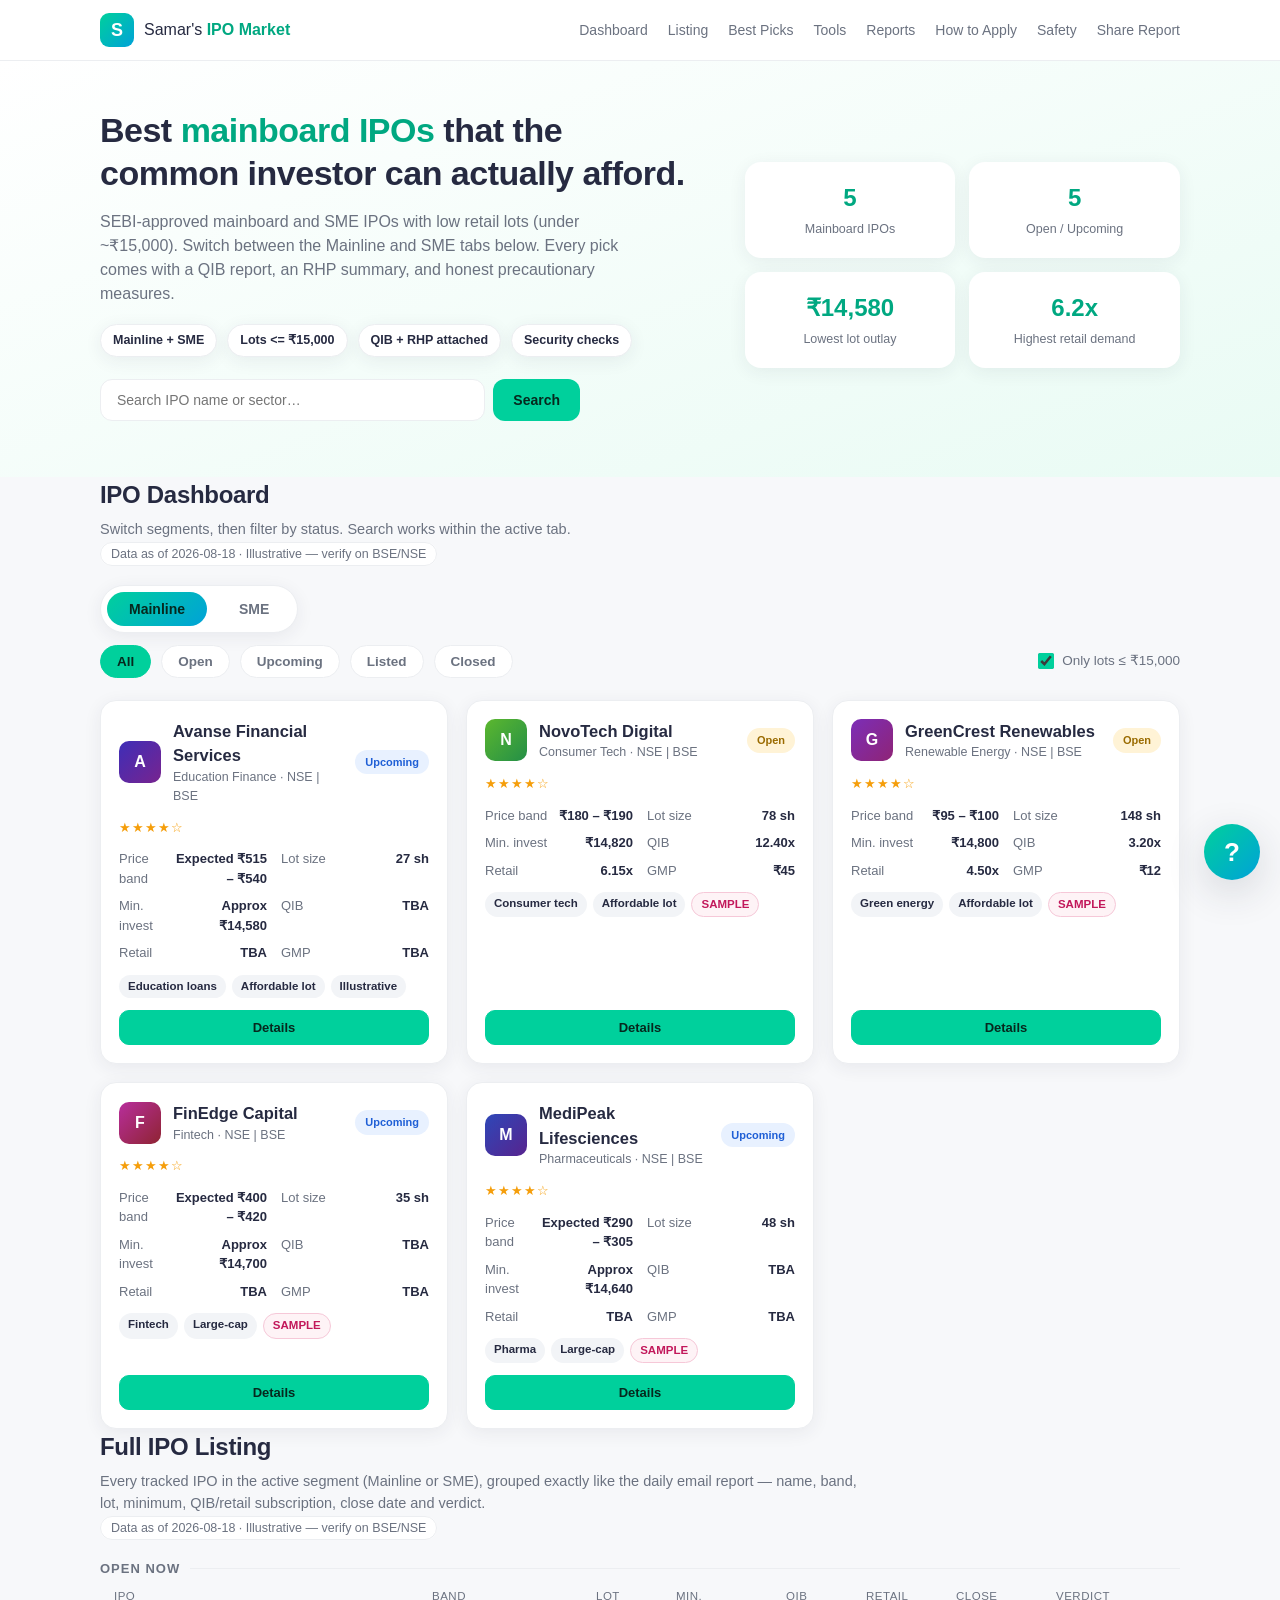
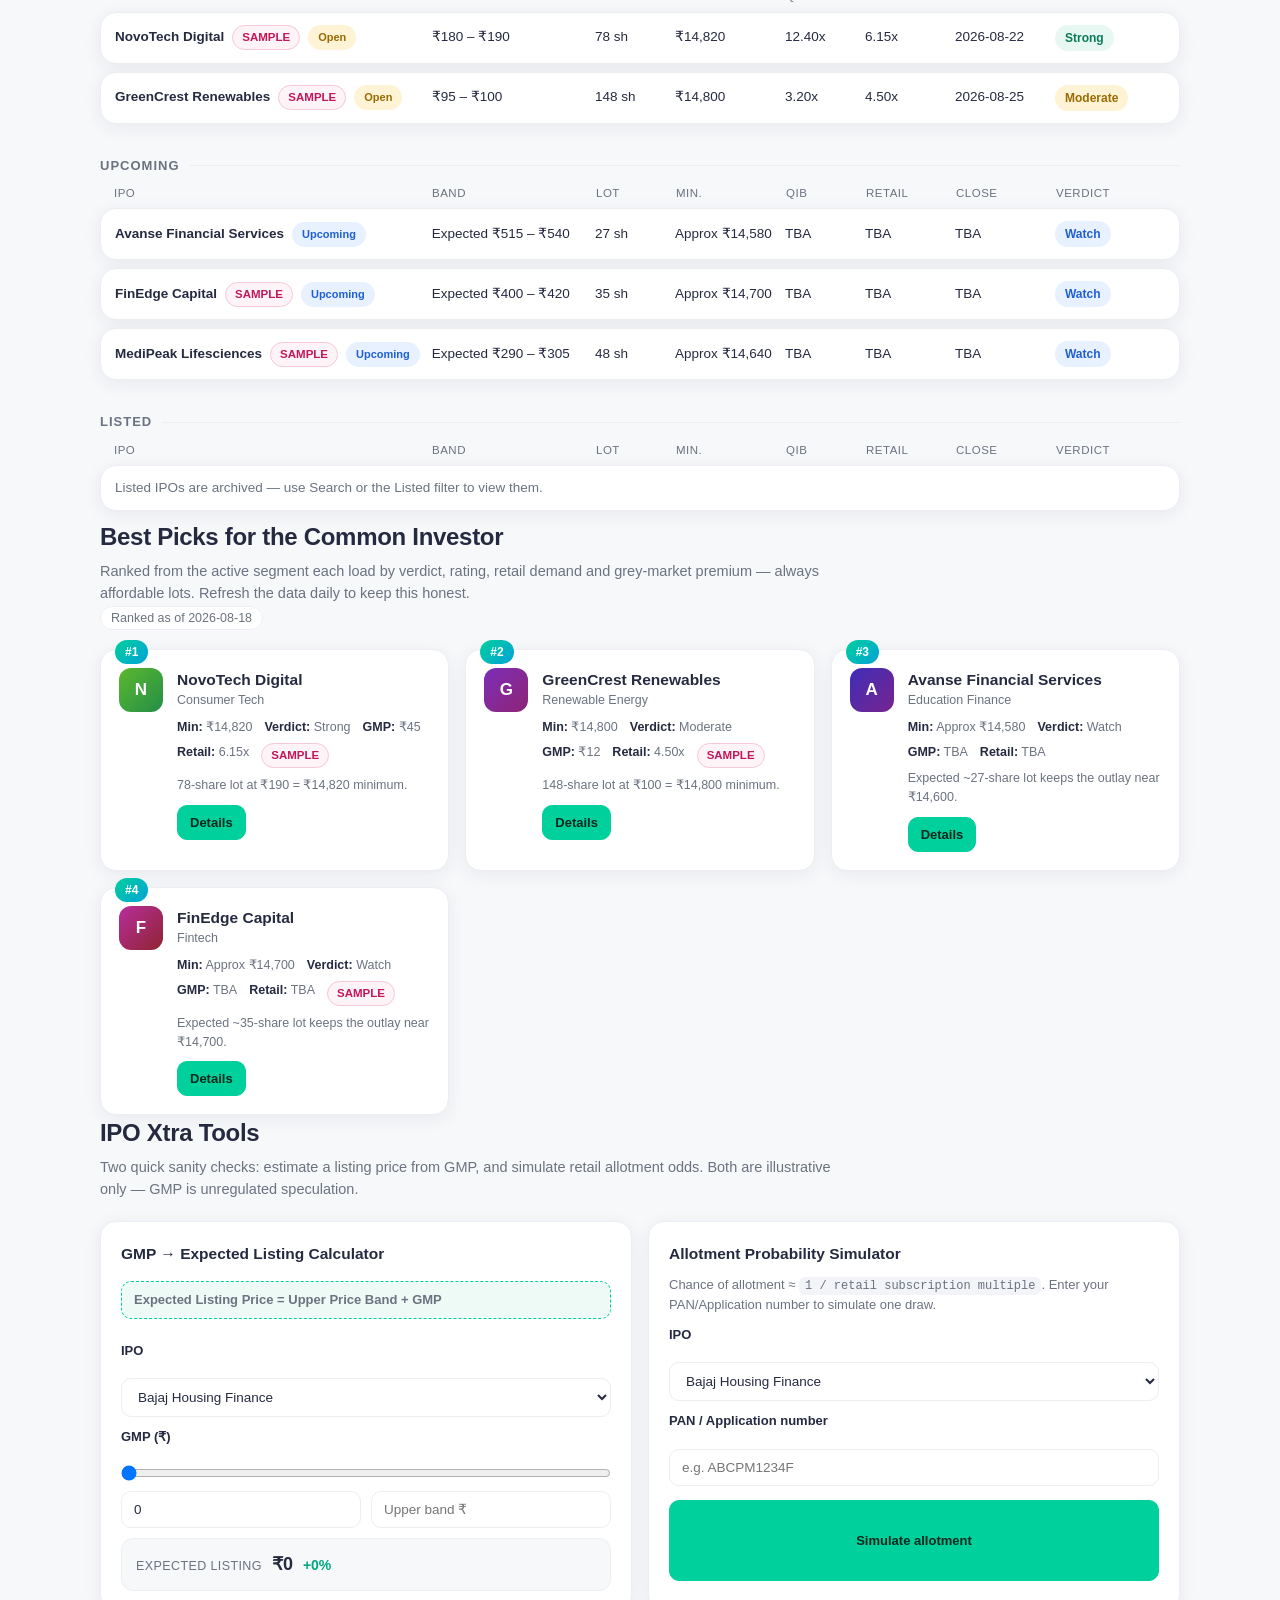
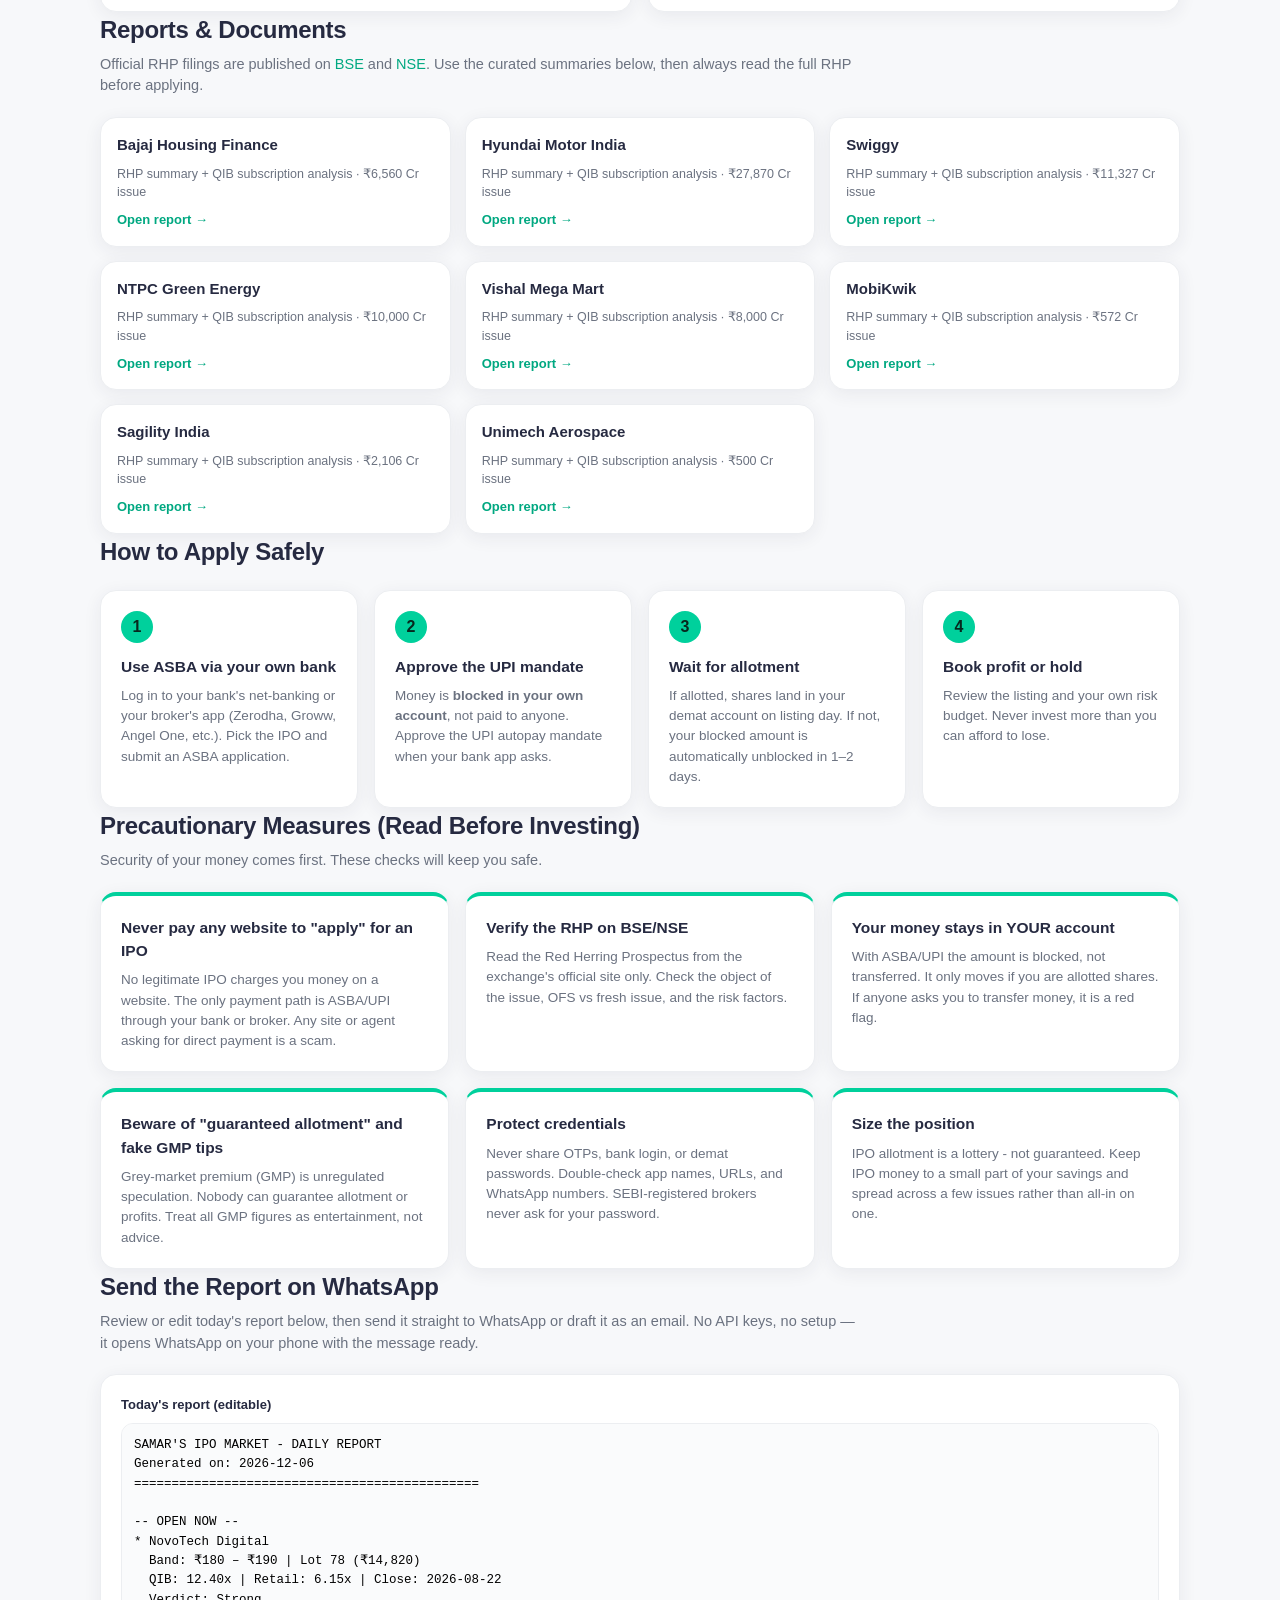
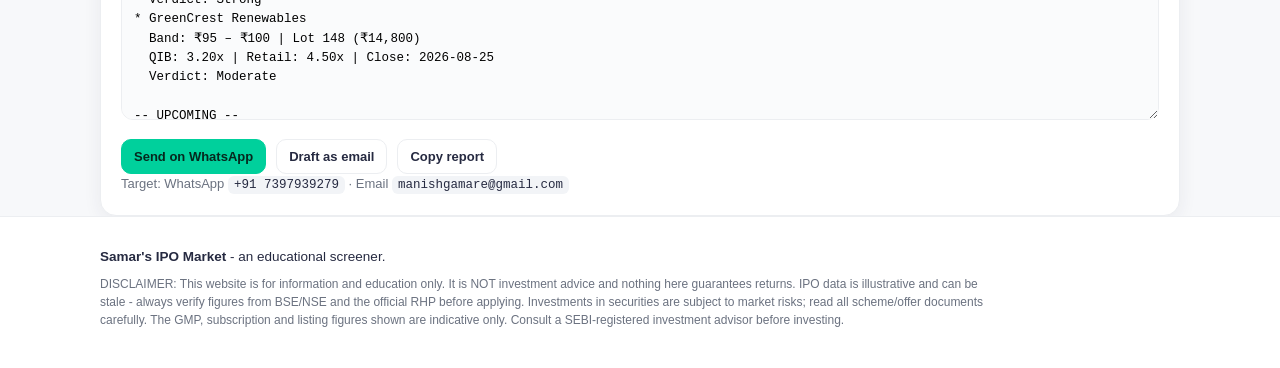
==== commit 8eef9ed7: "chore: remove fictional SME sample IPOs; keep mainline samples - Drop CityBrew Foods, MetroPlast, Pu" ====
--- a/index.html
+++ b/index.html
@@ -10,7 +10,7 @@
   <meta property="og:title" content="Samar's IPO Market - Mainboard IPO Screener" />
   <meta property="og:description" content="Affordable mainboard IPOs (lots <= Rs 15,000) with QIB reports, RHP summaries, live prices and safety guidance for the common investor." />
   <link rel="icon" href="data:image/svg+xml,<svg xmlns='http://www.w3.org/2000/svg' viewBox='0 0 32 32'><rect x='4' y='16' width='6' height='12' rx='1' fill='%2300d09c'/><rect x='13' y='10' width='6' height='18' rx='1' fill='%2300a2d8'/><rect x='22' y='4' width='6' height='24' rx='1' fill='%23262a41'/></svg>" />
-  <link rel="stylesheet" href="css/styles.css?v=14" />
+  <link rel="stylesheet" href="css/styles.css?v=15" />
 </head>
 <body>
   <header class="topbar">
@@ -264,7 +264,7 @@
 
   <div id="assistantHost"></div>
 
-  <script src="js/main.js?v=14"></script>
-  <script src="js/assistant.js?v=14"></script>
+  <script src="js/main.js?v=15"></script>
+  <script src="js/assistant.js?v=15"></script>
 </body>
 </html>
--- a/css/styles.css
+++ b/css/styles.css
@@ -380,7 +380,6 @@
 }
 .seg-tab.active { background: linear-gradient(135deg, var(--green), #00a2d8); color: #06281e; }
 .seg-tab:not(.active):hover { color: var(--green-dark); background: #f2fbf8; }
-.tabs-hint { font-size: 12px; color: var(--muted); padding-right: 8px; }
 
 .formula {
   font-size: 13px; font-weight: 700; color: var(--green-dark);
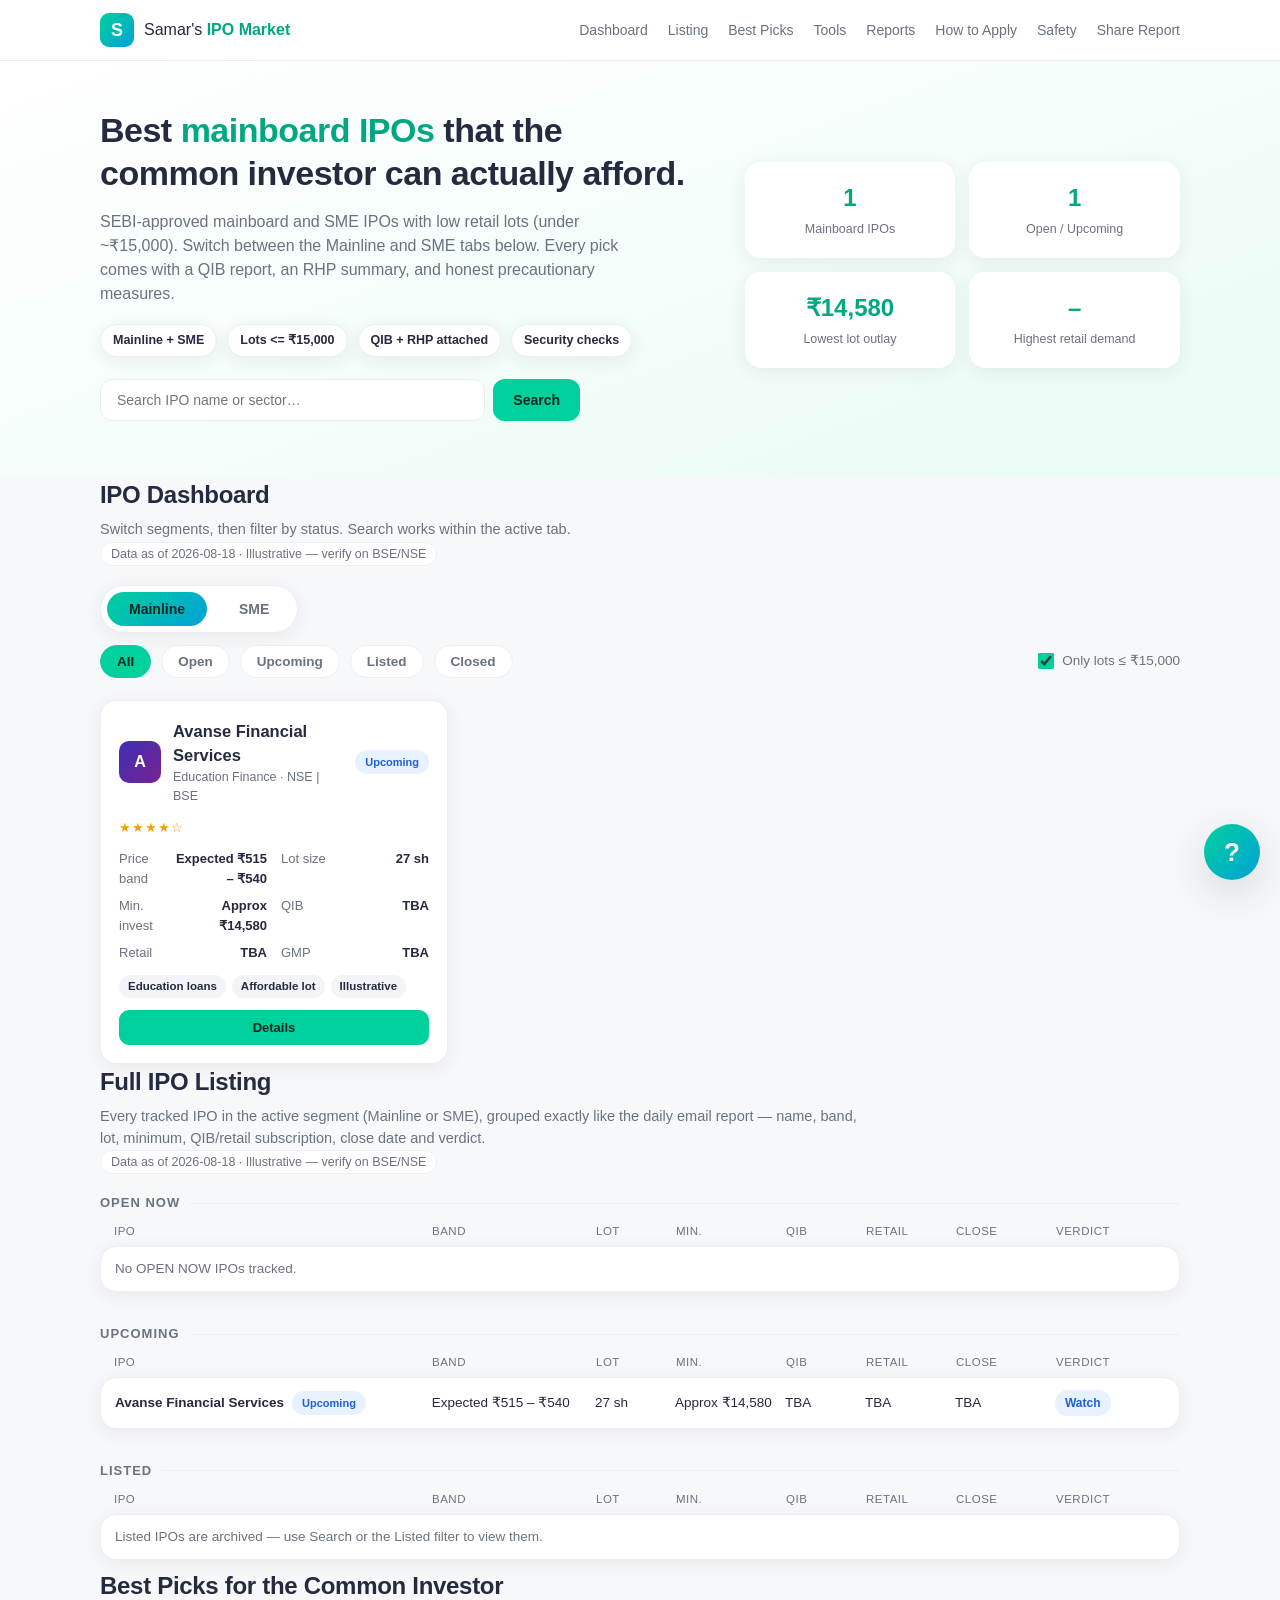
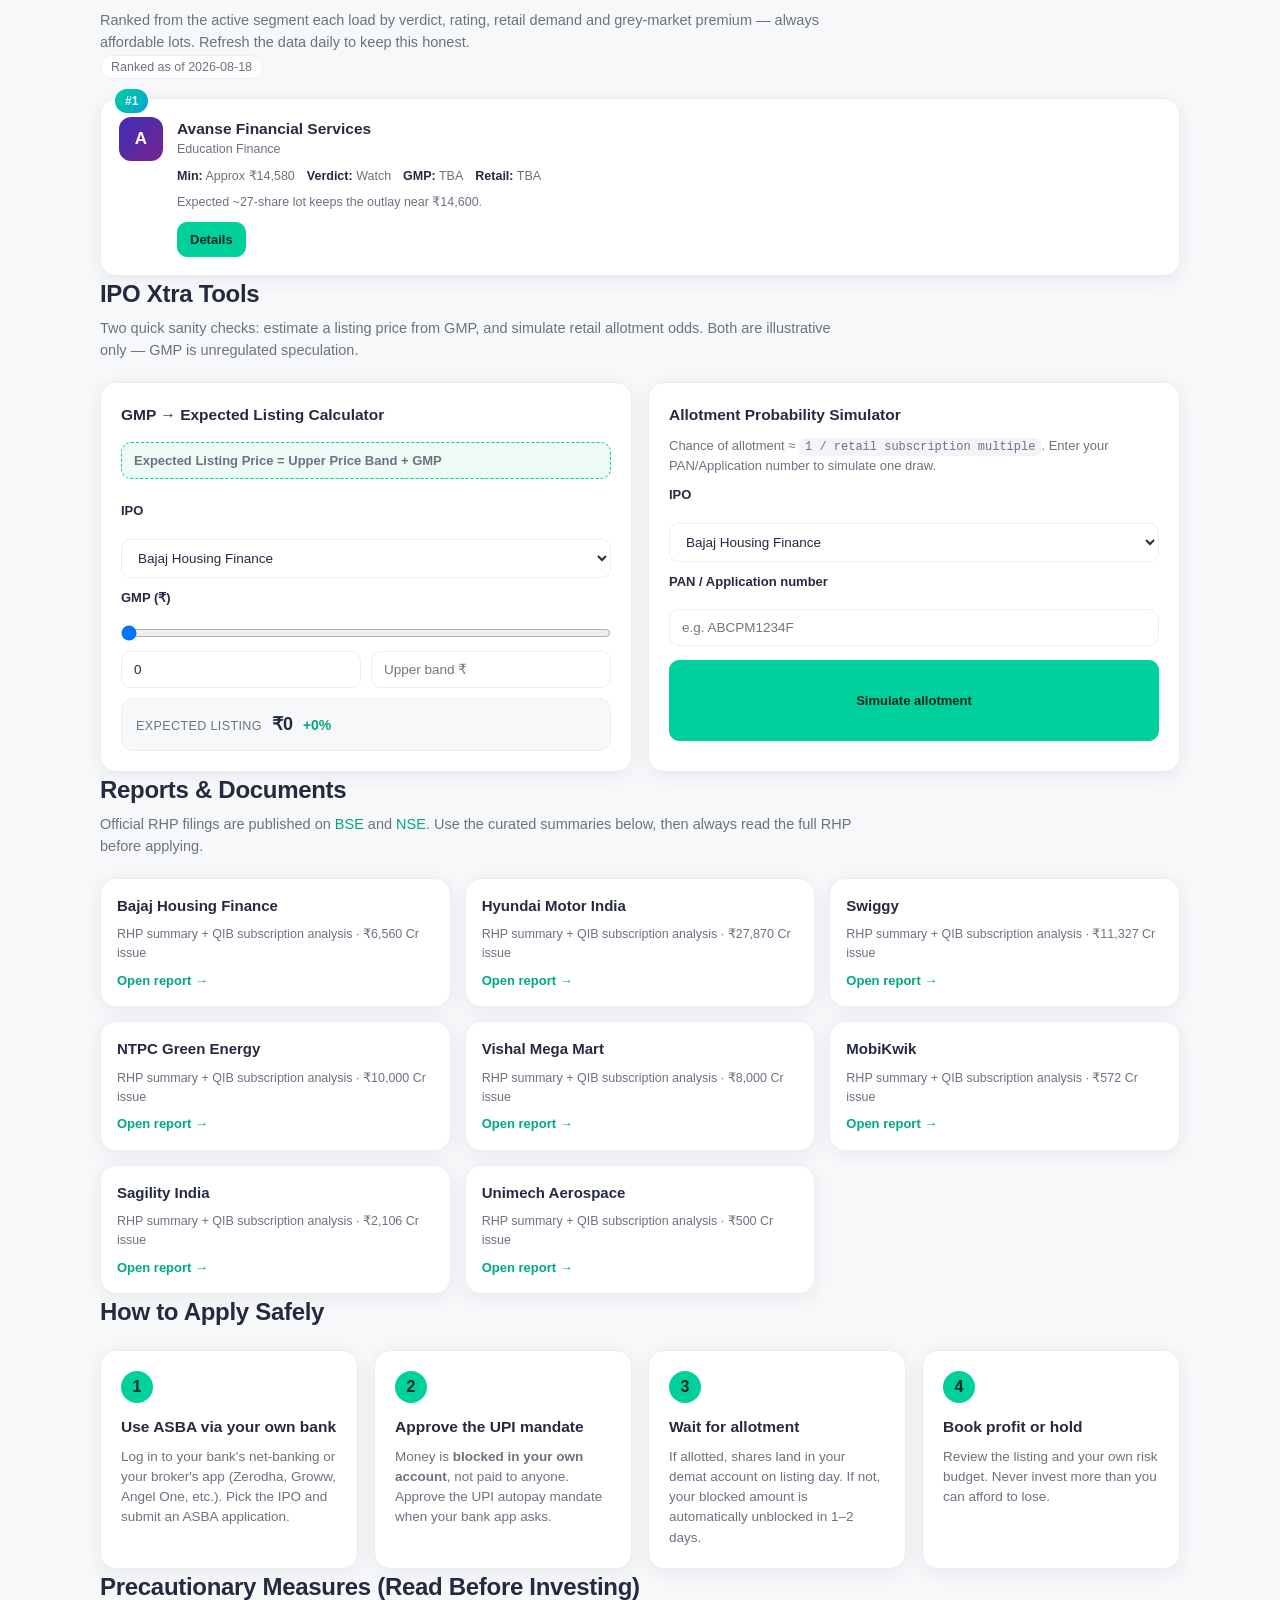
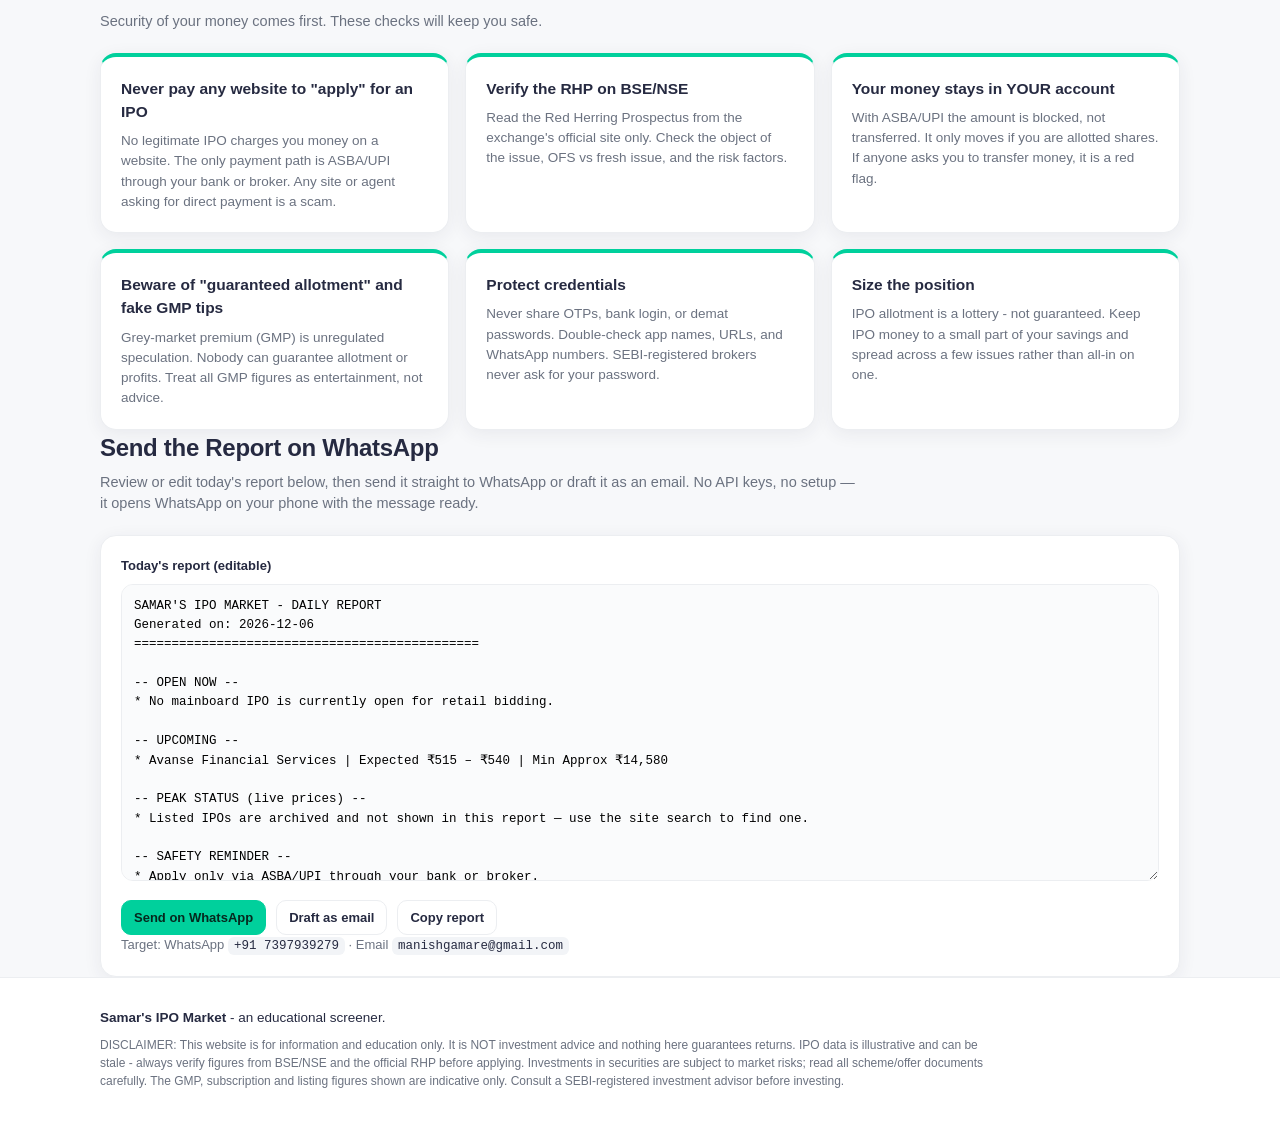
==== commit 0d96222f: "chore: remove all fictional sample IPOs for a real-data-only site - Drop the 4 mainline sample IPOs " ====
--- a/index.html
+++ b/index.html
@@ -10,7 +10,7 @@
   <meta property="og:title" content="Samar's IPO Market - Mainboard IPO Screener" />
   <meta property="og:description" content="Affordable mainboard IPOs (lots <= Rs 15,000) with QIB reports, RHP summaries, live prices and safety guidance for the common investor." />
   <link rel="icon" href="data:image/svg+xml,<svg xmlns='http://www.w3.org/2000/svg' viewBox='0 0 32 32'><rect x='4' y='16' width='6' height='12' rx='1' fill='%2300d09c'/><rect x='13' y='10' width='6' height='18' rx='1' fill='%2300a2d8'/><rect x='22' y='4' width='6' height='24' rx='1' fill='%23262a41'/></svg>" />
-  <link rel="stylesheet" href="css/styles.css?v=15" />
+  <link rel="stylesheet" href="css/styles.css?v=16" />
 </head>
 <body>
   <header class="topbar">
@@ -264,7 +264,7 @@
 
   <div id="assistantHost"></div>
 
-  <script src="js/main.js?v=15"></script>
-  <script src="js/assistant.js?v=15"></script>
+  <script src="js/main.js?v=16"></script>
+  <script src="js/assistant.js?v=16"></script>
 </body>
 </html>
--- a/css/styles.css
+++ b/css/styles.css
@@ -365,9 +365,6 @@
 
 /* ---------- IPO Xtra ---------- */
 .status-closed { background: #f0f0f4; color: #6b7280; }
-.tag-sample {
-  background: #fef3f6; color: #c2185b; border: 1px solid #f6c8d8;
-}
 .segment-tabs {
   display: flex; align-items: center; gap: 10px; margin: 18px 0 12px;
   background: var(--card); border: 1px solid var(--line); border-radius: 999px;
